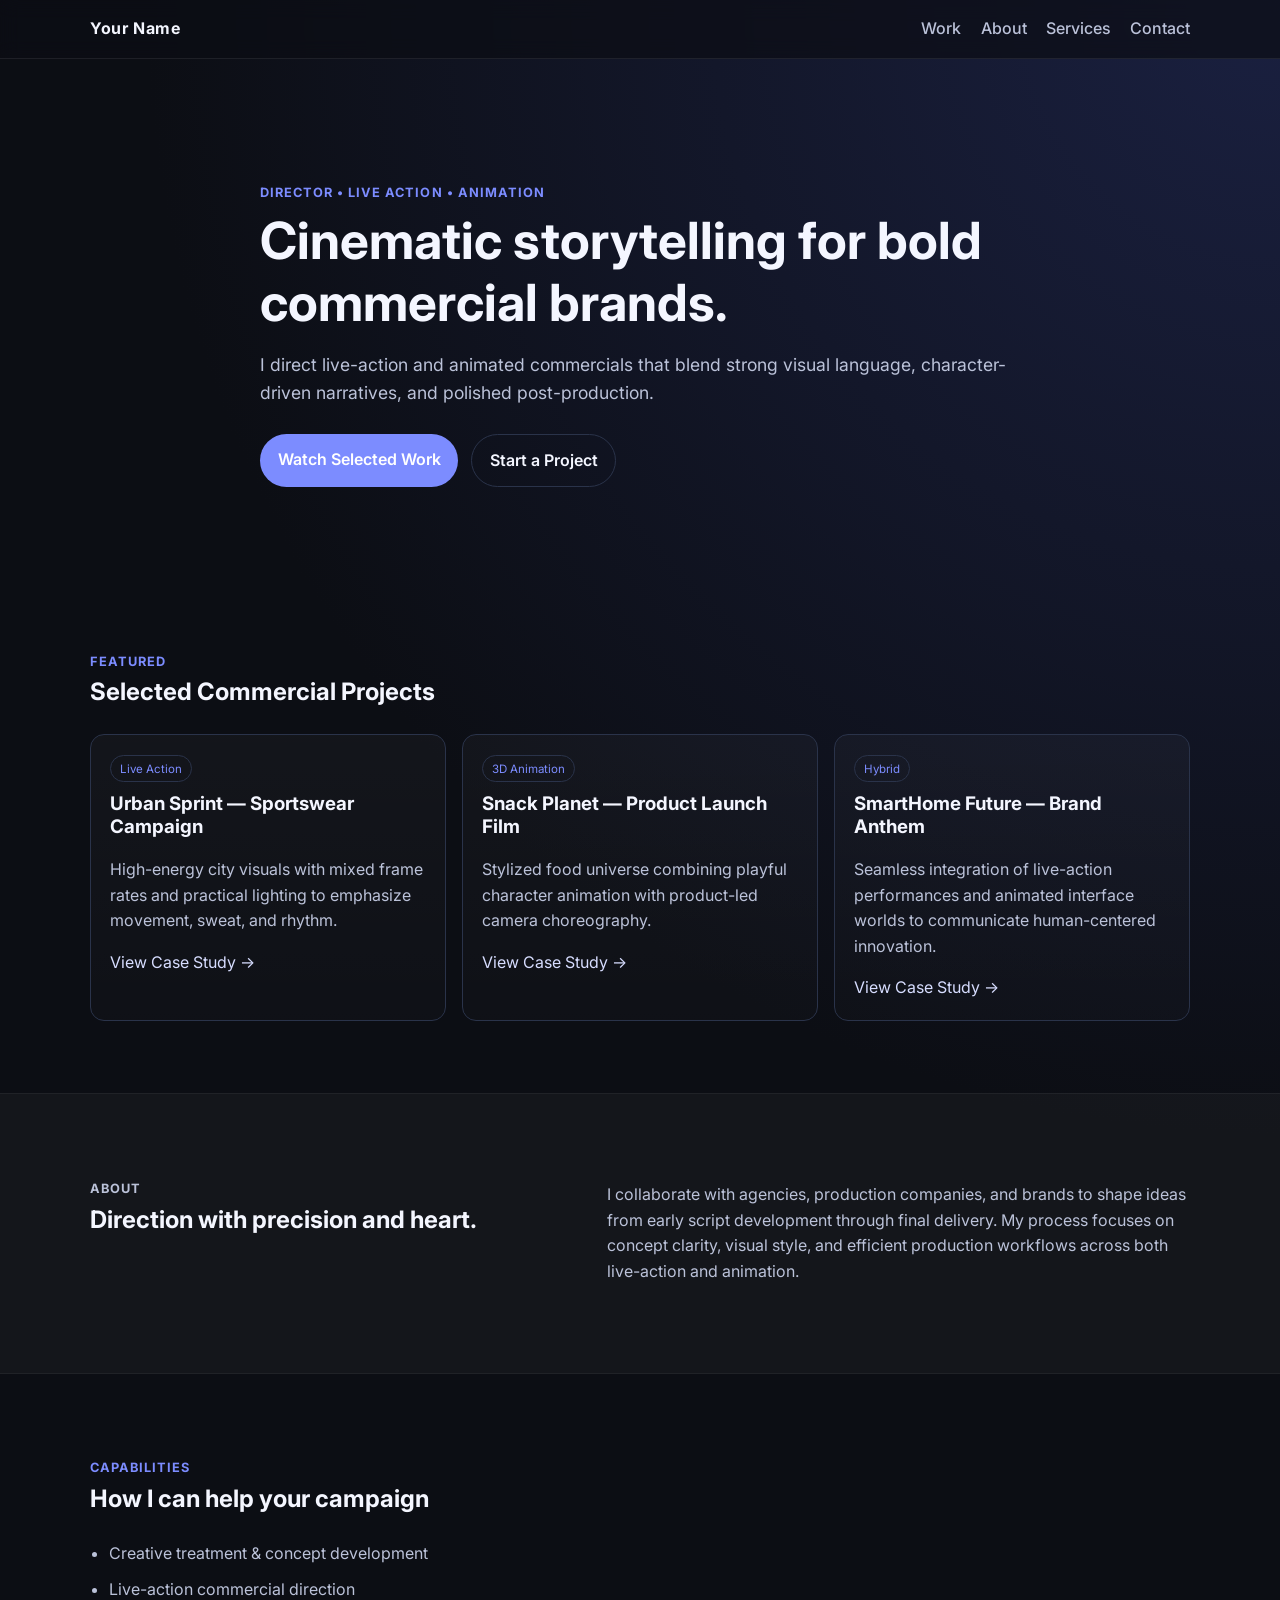
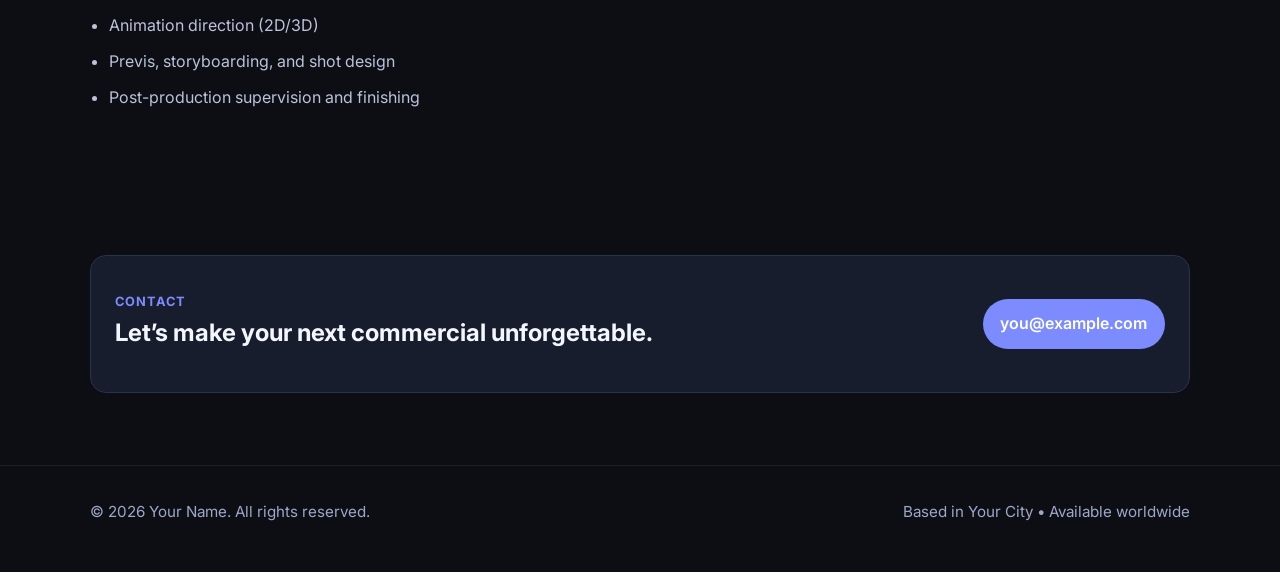
==== index.html @ 63984a38 "Fix GitHub Pages deployment and Not Found troubleshooting" ====
<!DOCTYPE html>
<html lang="en">
  <head>
    <meta charset="UTF-8" />
    <meta name="viewport" content="width=device-width, initial-scale=1.0" />
    <title>Your Name | Commercial Director</title>
    <meta
      name="description"
      content="Portfolio of Your Name, a director for live-action and animated commercials."
    />
    <link rel="preconnect" href="https://fonts.googleapis.com" />
    <link rel="preconnect" href="https://fonts.gstatic.com" crossorigin />
    <link
      href="https://fonts.googleapis.com/css2?family=Inter:wght@400;500;600;700;800&display=swap"
      rel="stylesheet"
    />
    <link rel="stylesheet" href="styles.css" />
  </head>
  <body>
    <header class="site-header">
      <div class="container header-inner">
        <a class="brand" href="#home">Your Name</a>
        <button class="menu-btn" id="menu-btn" aria-label="Open navigation menu">
          ☰
        </button>
        <nav class="nav" id="nav">
          <a href="#work">Work</a>
          <a href="#about">About</a>
          <a href="#services">Services</a>
          <a href="#contact">Contact</a>
        </nav>
      </div>
    </header>

    <main id="home">
      <section class="hero">
        <div class="container hero-content">
          <p class="eyebrow">Director • Live Action • Animation</p>
          <h1>Cinematic storytelling for bold commercial brands.</h1>
          <p class="hero-text">
            I direct live-action and animated commercials that blend strong visual language,
            character-driven narratives, and polished post-production.
          </p>
          <div class="hero-actions">
            <a class="btn btn-primary" href="#work">Watch Selected Work</a>
            <a class="btn btn-secondary" href="#contact">Start a Project</a>
          </div>
        </div>
      </section>

      <section class="section" id="work">
        <div class="container">
          <div class="section-heading">
            <p class="eyebrow">Featured</p>
            <h2>Selected Commercial Projects</h2>
          </div>

          <div class="work-grid">
            <article class="card">
              <div class="card-tag">Live Action</div>
              <h3>Urban Sprint — Sportswear Campaign</h3>
              <p>
                High-energy city visuals with mixed frame rates and practical lighting to
                emphasize movement, sweat, and rhythm.
              </p>
              <a href="#" aria-label="View Urban Sprint case study">View Case Study →</a>
            </article>

            <article class="card">
              <div class="card-tag">3D Animation</div>
              <h3>Snack Planet — Product Launch Film</h3>
              <p>
                Stylized food universe combining playful character animation with product-led
                camera choreography.
              </p>
              <a href="#" aria-label="View Snack Planet case study">View Case Study →</a>
            </article>

            <article class="card">
              <div class="card-tag">Hybrid</div>
              <h3>SmartHome Future — Brand Anthem</h3>
              <p>
                Seamless integration of live-action performances and animated interface worlds
                to communicate human-centered innovation.
              </p>
              <a href="#" aria-label="View SmartHome Future case study">View Case Study →</a>
            </article>
          </div>
        </div>
      </section>

      <section class="section alt" id="about">
        <div class="container about-grid">
          <div>
            <p class="eyebrow">About</p>
            <h2>Direction with precision and heart.</h2>
          </div>
          <p>
            I collaborate with agencies, production companies, and brands to shape ideas from
            early script development through final delivery. My process focuses on concept
            clarity, visual style, and efficient production workflows across both live-action
            and animation.
          </p>
        </div>
      </section>

      <section class="section" id="services">
        <div class="container">
          <div class="section-heading">
            <p class="eyebrow">Capabilities</p>
            <h2>How I can help your campaign</h2>
          </div>
          <ul class="services-list">
            <li>Creative treatment & concept development</li>
            <li>Live-action commercial direction</li>
            <li>Animation direction (2D/3D)</li>
            <li>Previs, storyboarding, and shot design</li>
            <li>Post-production supervision and finishing</li>
          </ul>
        </div>
      </section>

      <section class="section contact" id="contact">
        <div class="container contact-box">
          <div>
            <p class="eyebrow">Contact</p>
            <h2>Let’s make your next commercial unforgettable.</h2>
          </div>
          <a class="btn btn-primary" href="mailto:you@example.com">you@example.com</a>
        </div>
      </section>
    </main>

    <footer class="site-footer">
      <div class="container footer-inner">
        <p>© <span id="year"></span> Your Name. All rights reserved.</p>
        <p>Based in Your City • Available worldwide</p>
      </div>
    </footer>

    <script src="script.js"></script>
  </body>
</html>
---- styles.css ----
:root {
  --bg: #0c0e14;
  --bg-alt: #121826;
  --text: #f4f6ff;
  --muted: #bbc2d9;
  --primary: #7c8cff;
  --primary-dark: #6374ef;
  --card: #171d2c;
  --border: #2a334a;
  --max-width: 1100px;
}

* {
  box-sizing: border-box;
}

html {
  scroll-behavior: smooth;
}

body {
  margin: 0;
  font-family: "Inter", system-ui, -apple-system, BlinkMacSystemFont, "Segoe UI", sans-serif;
  background: radial-gradient(circle at top right, #1a2040 0%, var(--bg) 45%);
  color: var(--text);
  line-height: 1.6;
}

.container {
  width: min(var(--max-width), 92vw);
  margin: 0 auto;
}

.site-header {
  position: sticky;
  top: 0;
  z-index: 20;
  backdrop-filter: blur(10px);
  background: rgba(12, 14, 20, 0.7);
  border-bottom: 1px solid rgba(255, 255, 255, 0.08);
}

.header-inner {
  display: flex;
  align-items: center;
  justify-content: space-between;
  padding: 1rem 0;
}

.brand {
  color: var(--text);
  font-weight: 700;
  letter-spacing: 0.04em;
  text-decoration: none;
}

.nav {
  display: flex;
  gap: 1.2rem;
}

.nav a {
  color: var(--muted);
  text-decoration: none;
  font-weight: 500;
}

.nav a:hover {
  color: var(--text);
}

.menu-btn {
  display: none;
  border: 1px solid var(--border);
  color: var(--text);
  background: transparent;
  border-radius: 8px;
  padding: 0.35rem 0.65rem;
}

.hero {
  padding: 7rem 0 5rem;
}

.hero-content {
  max-width: 760px;
}

.eyebrow {
  color: var(--primary);
  text-transform: uppercase;
  letter-spacing: 0.08em;
  font-size: 0.8rem;
  font-weight: 700;
  margin-bottom: 0.4rem;
}

h1,
h2,
h3 {
  margin-top: 0;
  line-height: 1.2;
}

h1 {
  font-size: clamp(2rem, 4vw, 3.4rem);
  margin-bottom: 1rem;
}

.hero-text {
  color: var(--muted);
  font-size: 1.1rem;
  margin-bottom: 1.7rem;
}

.hero-actions {
  display: flex;
  gap: 0.8rem;
  flex-wrap: wrap;
}

.btn {
  text-decoration: none;
  border-radius: 999px;
  padding: 0.78rem 1.1rem;
  font-weight: 600;
  transition: transform 0.2s ease, background 0.2s ease;
}

.btn:hover {
  transform: translateY(-2px);
}

.btn-primary {
  color: #fff;
  background: var(--primary);
}

.btn-primary:hover {
  background: var(--primary-dark);
}

.btn-secondary {
  color: var(--text);
  border: 1px solid var(--border);
}

.section {
  padding: 4.5rem 0;
}

.alt {
  background: rgba(255, 255, 255, 0.03);
  border-top: 1px solid rgba(255, 255, 255, 0.05);
  border-bottom: 1px solid rgba(255, 255, 255, 0.05);
}

.section-heading {
  margin-bottom: 1.7rem;
}

.work-grid {
  display: grid;
  grid-template-columns: repeat(3, minmax(0, 1fr));
  gap: 1rem;
}

.card {
  background: linear-gradient(180deg, rgba(255, 255, 255, 0.03), rgba(255, 255, 255, 0.01));
  border: 1px solid var(--border);
  border-radius: 14px;
  padding: 1.2rem;
}

.card-tag {
  display: inline-block;
  border: 1px solid var(--border);
  color: var(--primary);
  border-radius: 999px;
  padding: 0.2rem 0.55rem;
  font-size: 0.72rem;
  margin-bottom: 0.7rem;
}

.card p,
.about-grid p {
  color: var(--muted);
}

.card a {
  color: #d7ddff;
  text-decoration: none;
}

.about-grid {
  display: grid;
  grid-template-columns: 1fr 1.2fr;
  gap: 2rem;
}

.services-list {
  margin: 0;
  padding-left: 1.2rem;
  display: grid;
  gap: 0.65rem;
  color: var(--muted);
}

.contact-box {
  background: var(--card);
  border: 1px solid var(--border);
  border-radius: 16px;
  padding: 1.5rem;
  display: flex;
  justify-content: space-between;
  align-items: center;
  gap: 1rem;
}

.site-footer {
  border-top: 1px solid rgba(255, 255, 255, 0.08);
  padding: 1.2rem 0 2rem;
}

.footer-inner {
  display: flex;
  justify-content: space-between;
  gap: 1rem;
  flex-wrap: wrap;
  color: #9ea7c8;
  font-size: 0.95rem;
}

@media (max-width: 860px) {
  .work-grid,
  .about-grid {
    grid-template-columns: 1fr;
  }
}

@media (max-width: 680px) {
  .menu-btn {
    display: inline-flex;
  }

  .nav {
    position: absolute;
    top: 65px;
    right: 4vw;
    background: var(--card);
    border: 1px solid var(--border);
    border-radius: 10px;
    padding: 0.7rem;
    flex-direction: column;
    min-width: 170px;
    display: none;
  }

  .nav.open {
    display: flex;
  }
}
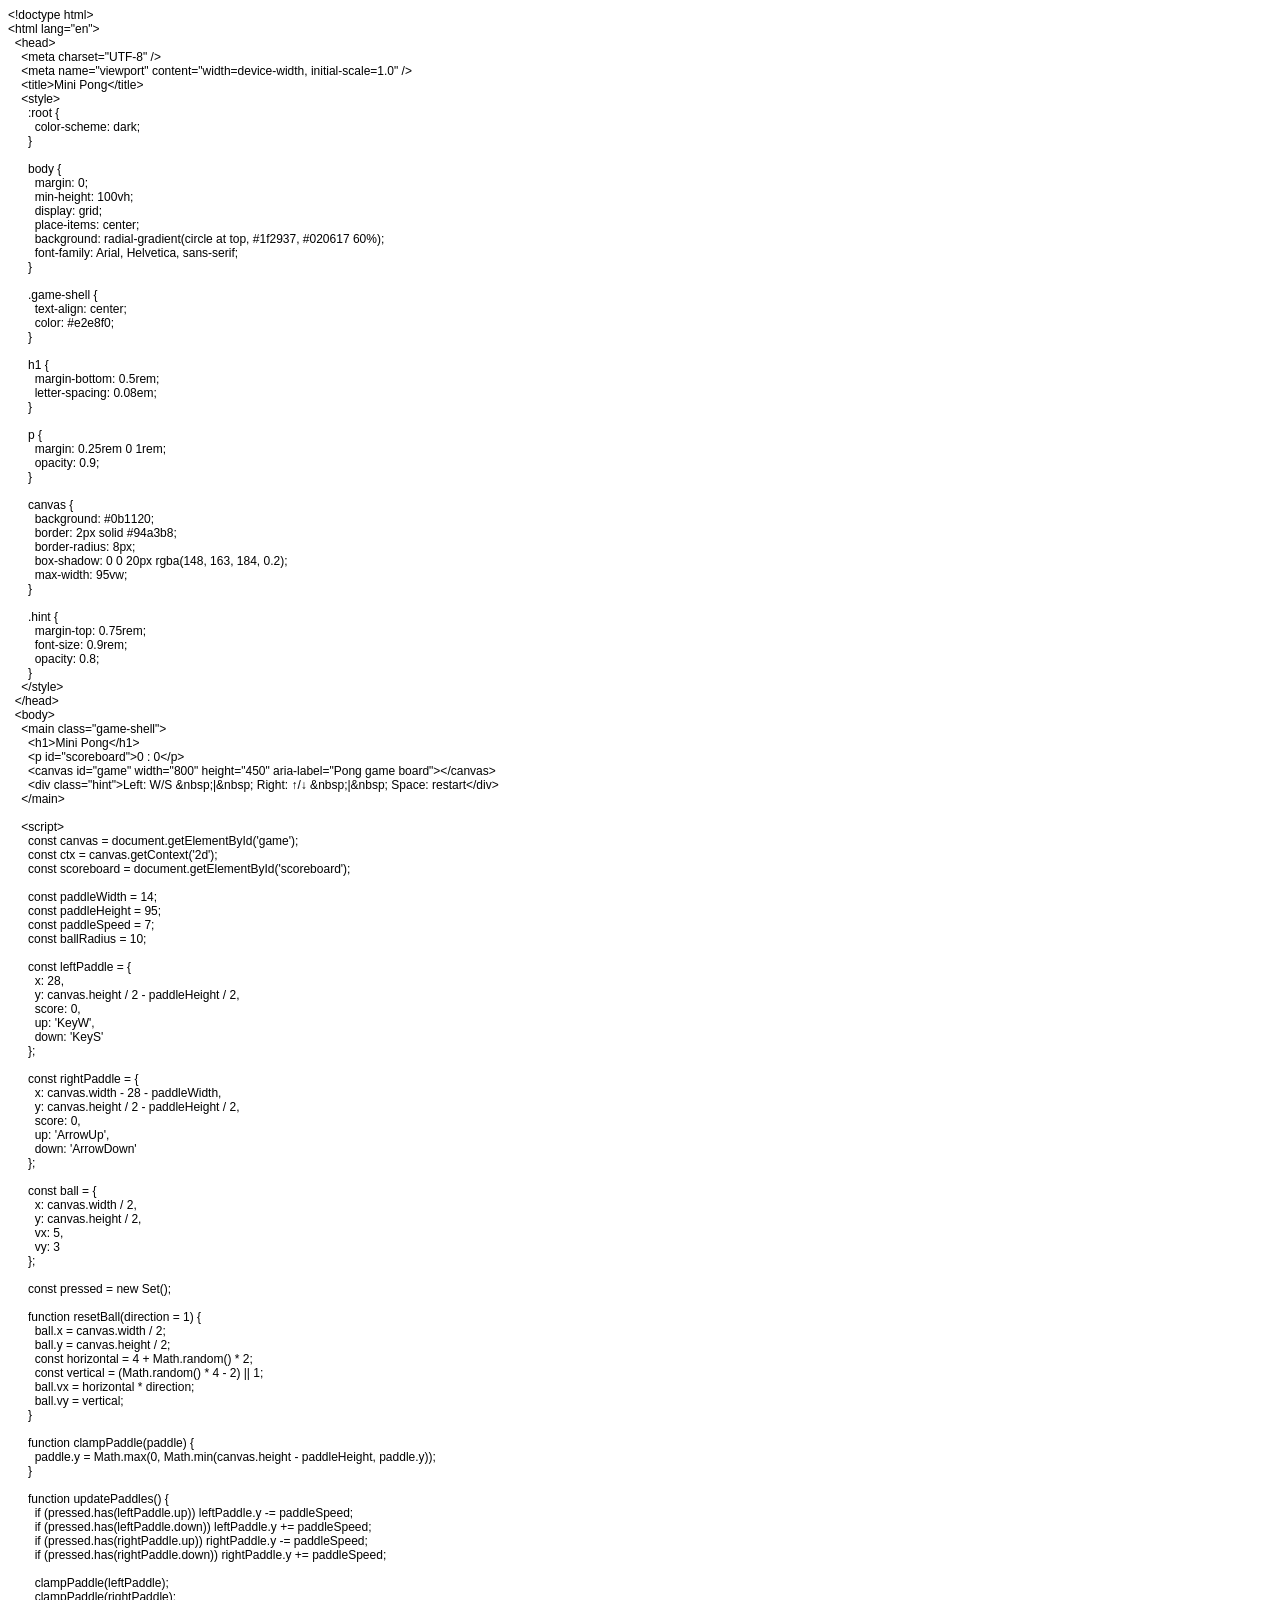
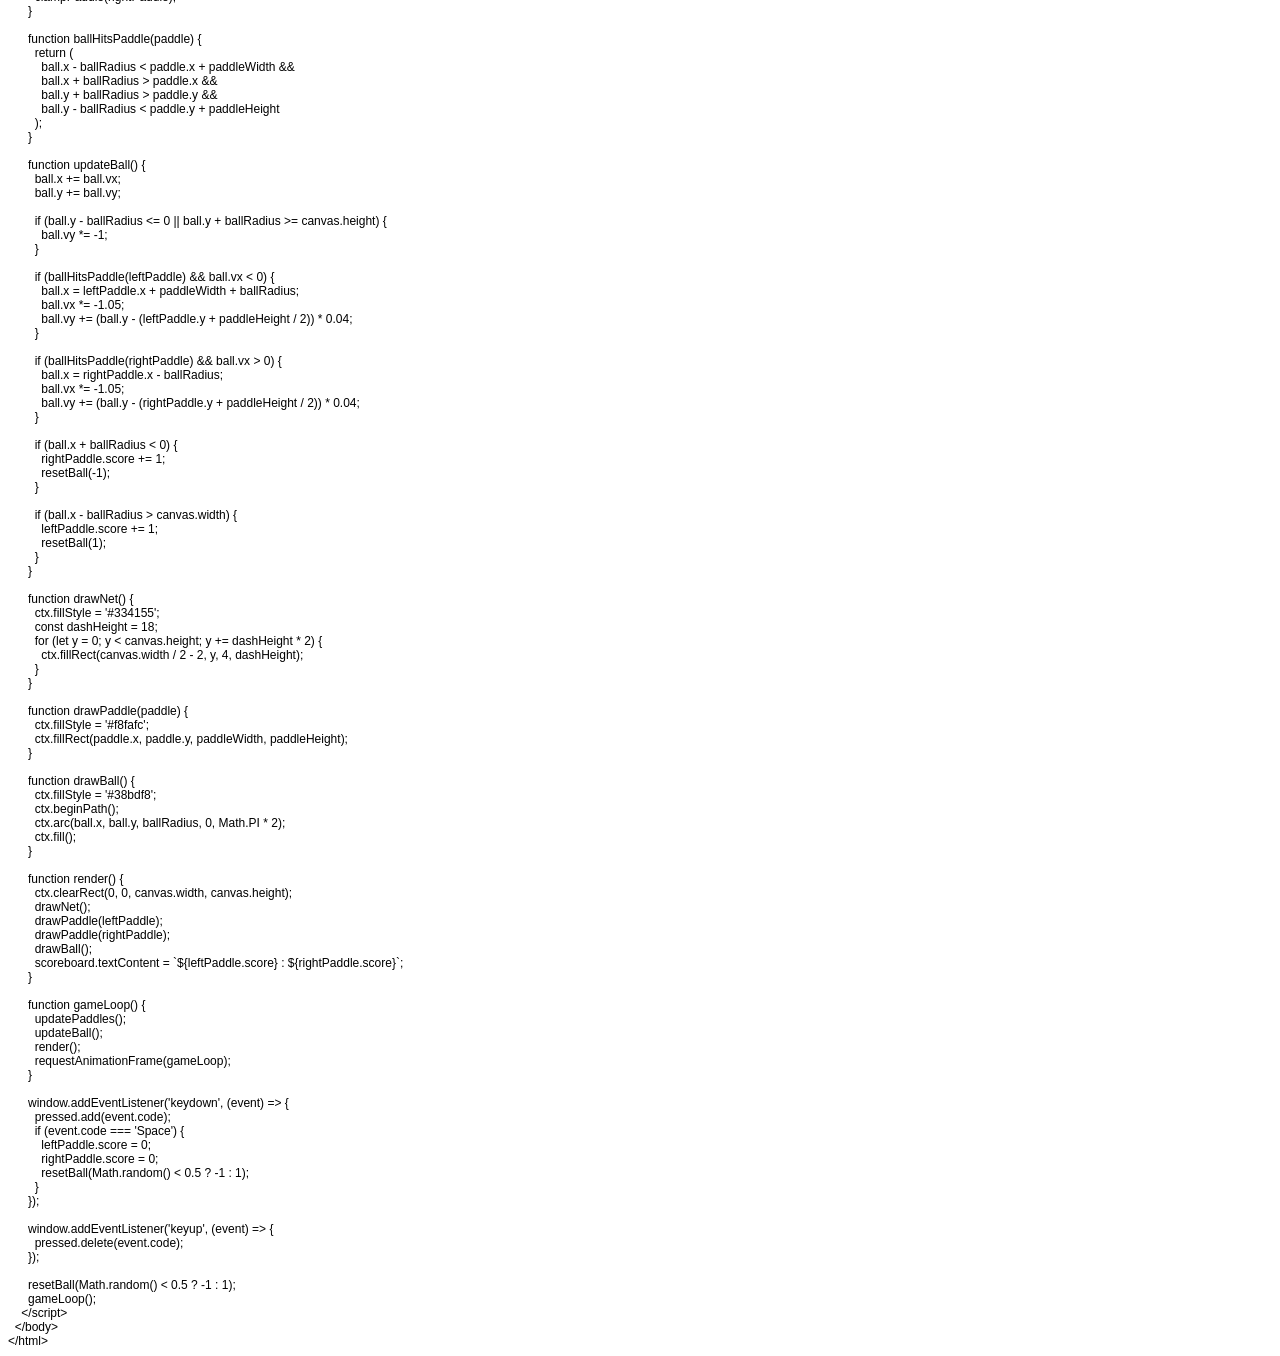
==== commit 9c43732f: "new files" ====
--- a/index.html
+++ b/index.html
@@ -1,143 +1,226 @@
-<!DOCTYPE html>
-<html lang="en">
-  <head>
-    <meta charset="UTF-8" />
-    <meta name="viewport" content="width=device-width, initial-scale=1.0" />
-    <title>Your Name | Commercial Director</title>
-    <meta
-      name="description"
-      content="Portfolio of Your Name, a director for live-action and animated commercials."
-    />
-    <link rel="preconnect" href="https://fonts.googleapis.com" />
-    <link rel="preconnect" href="https://fonts.gstatic.com" crossorigin />
-    <link
-      href="https://fonts.googleapis.com/css2?family=Inter:wght@400;500;600;700;800&display=swap"
-      rel="stylesheet"
-    />
-    <link rel="stylesheet" href="styles.css" />
-  </head>
-  <body>
-    <header class="site-header">
-      <div class="container header-inner">
-        <a class="brand" href="#home">Your Name</a>
-        <button class="menu-btn" id="menu-btn" aria-label="Open navigation menu">
-          ☰
-        </button>
-        <nav class="nav" id="nav">
-          <a href="#work">Work</a>
-          <a href="#about">About</a>
-          <a href="#services">Services</a>
-          <a href="#contact">Contact</a>
-        </nav>
-      </div>
-    </header>
-
-    <main id="home">
-      <section class="hero">
-        <div class="container hero-content">
-          <p class="eyebrow">Director • Live Action • Animation</p>
-          <h1>Cinematic storytelling for bold commercial brands.</h1>
-          <p class="hero-text">
-            I direct live-action and animated commercials that blend strong visual language,
-            character-driven narratives, and polished post-production.
-          </p>
-          <div class="hero-actions">
-            <a class="btn btn-primary" href="#work">Watch Selected Work</a>
-            <a class="btn btn-secondary" href="#contact">Start a Project</a>
-          </div>
-        </div>
-      </section>
-
-      <section class="section" id="work">
-        <div class="container">
-          <div class="section-heading">
-            <p class="eyebrow">Featured</p>
-            <h2>Selected Commercial Projects</h2>
-          </div>
-
-          <div class="work-grid">
-            <article class="card">
-              <div class="card-tag">Live Action</div>
-              <h3>Urban Sprint — Sportswear Campaign</h3>
-              <p>
-                High-energy city visuals with mixed frame rates and practical lighting to
-                emphasize movement, sweat, and rhythm.
-              </p>
-              <a href="#" aria-label="View Urban Sprint case study">View Case Study →</a>
-            </article>
-
-            <article class="card">
-              <div class="card-tag">3D Animation</div>
-              <h3>Snack Planet — Product Launch Film</h3>
-              <p>
-                Stylized food universe combining playful character animation with product-led
-                camera choreography.
-              </p>
-              <a href="#" aria-label="View Snack Planet case study">View Case Study →</a>
-            </article>
-
-            <article class="card">
-              <div class="card-tag">Hybrid</div>
-              <h3>SmartHome Future — Brand Anthem</h3>
-              <p>
-                Seamless integration of live-action performances and animated interface worlds
-                to communicate human-centered innovation.
-              </p>
-              <a href="#" aria-label="View SmartHome Future case study">View Case Study →</a>
-            </article>
-          </div>
-        </div>
-      </section>
-
-      <section class="section alt" id="about">
-        <div class="container about-grid">
-          <div>
-            <p class="eyebrow">About</p>
-            <h2>Direction with precision and heart.</h2>
-          </div>
-          <p>
-            I collaborate with agencies, production companies, and brands to shape ideas from
-            early script development through final delivery. My process focuses on concept
-            clarity, visual style, and efficient production workflows across both live-action
-            and animation.
-          </p>
-        </div>
-      </section>
-
-      <section class="section" id="services">
-        <div class="container">
-          <div class="section-heading">
-            <p class="eyebrow">Capabilities</p>
-            <h2>How I can help your campaign</h2>
-          </div>
-          <ul class="services-list">
-            <li>Creative treatment & concept development</li>
-            <li>Live-action commercial direction</li>
-            <li>Animation direction (2D/3D)</li>
-            <li>Previs, storyboarding, and shot design</li>
-            <li>Post-production supervision and finishing</li>
-          </ul>
-        </div>
-      </section>
-
-      <section class="section contact" id="contact">
-        <div class="container contact-box">
-          <div>
-            <p class="eyebrow">Contact</p>
-            <h2>Let’s make your next commercial unforgettable.</h2>
-          </div>
-          <a class="btn btn-primary" href="mailto:you@example.com">you@example.com</a>
-        </div>
-      </section>
-    </main>
-
-    <footer class="site-footer">
-      <div class="container footer-inner">
-        <p>© <span id="year"></span> Your Name. All rights reserved.</p>
-        <p>Based in Your City • Available worldwide</p>
-      </div>
-    </footer>
-
-    <script src="script.js"></script>
-  </body>
+<!DOCTYPE html PUBLIC "-//W3C//DTD HTML 4.01//EN" "http://www.w3.org/TR/html4/strict.dtd">
+<html>
+<head>
+  <meta http-equiv="Content-Type" content="text/html; charset=utf-8">
+  <meta http-equiv="Content-Style-Type" content="text/css">
+  <title></title>
+  <meta name="Generator" content="Cocoa HTML Writer">
+  <meta name="CocoaVersion" content="2685.3">
+  <style type="text/css">
+    p.p1 {margin: 0.0px 0.0px 0.0px 0.0px; font: 12.0px Helvetica}
+    p.p2 {margin: 0.0px 0.0px 0.0px 0.0px; font: 12.0px Helvetica; min-height: 14.0px}
+  </style>
+</head>
+<body>
+<p class="p1">&lt;!doctype html&gt;</p>
+<p class="p1">&lt;html lang="en"&gt;</p>
+<p class="p1"><span class="Apple-converted-space">  </span>&lt;head&gt;</p>
+<p class="p1"><span class="Apple-converted-space">    </span>&lt;meta charset="UTF-8" /&gt;</p>
+<p class="p1"><span class="Apple-converted-space">    </span>&lt;meta name="viewport" content="width=device-width, initial-scale=1.0" /&gt;</p>
+<p class="p1"><span class="Apple-converted-space">    </span>&lt;title&gt;Mini Pong&lt;/title&gt;</p>
+<p class="p1"><span class="Apple-converted-space">    </span>&lt;style&gt;</p>
+<p class="p1"><span class="Apple-converted-space">      </span>:root {</p>
+<p class="p1"><span class="Apple-converted-space">        </span>color-scheme: dark;</p>
+<p class="p1"><span class="Apple-converted-space">      </span>}</p>
+<p class="p2"><br></p>
+<p class="p1"><span class="Apple-converted-space">      </span>body {</p>
+<p class="p1"><span class="Apple-converted-space">        </span>margin: 0;</p>
+<p class="p1"><span class="Apple-converted-space">        </span>min-height: 100vh;</p>
+<p class="p1"><span class="Apple-converted-space">        </span>display: grid;</p>
+<p class="p1"><span class="Apple-converted-space">        </span>place-items: center;</p>
+<p class="p1"><span class="Apple-converted-space">        </span>background: radial-gradient(circle at top, #1f2937, #020617 60%);</p>
+<p class="p1"><span class="Apple-converted-space">        </span>font-family: Arial, Helvetica, sans-serif;</p>
+<p class="p1"><span class="Apple-converted-space">      </span>}</p>
+<p class="p2"><br></p>
+<p class="p1"><span class="Apple-converted-space">      </span>.game-shell {</p>
+<p class="p1"><span class="Apple-converted-space">        </span>text-align: center;</p>
+<p class="p1"><span class="Apple-converted-space">        </span>color: #e2e8f0;</p>
+<p class="p1"><span class="Apple-converted-space">      </span>}</p>
+<p class="p2"><br></p>
+<p class="p1"><span class="Apple-converted-space">      </span>h1 {</p>
+<p class="p1"><span class="Apple-converted-space">        </span>margin-bottom: 0.5rem;</p>
+<p class="p1"><span class="Apple-converted-space">        </span>letter-spacing: 0.08em;</p>
+<p class="p1"><span class="Apple-converted-space">      </span>}</p>
+<p class="p2"><br></p>
+<p class="p1"><span class="Apple-converted-space">      </span>p {</p>
+<p class="p1"><span class="Apple-converted-space">        </span>margin: 0.25rem 0 1rem;</p>
+<p class="p1"><span class="Apple-converted-space">        </span>opacity: 0.9;</p>
+<p class="p1"><span class="Apple-converted-space">      </span>}</p>
+<p class="p2"><br></p>
+<p class="p1"><span class="Apple-converted-space">      </span>canvas {</p>
+<p class="p1"><span class="Apple-converted-space">        </span>background: #0b1120;</p>
+<p class="p1"><span class="Apple-converted-space">        </span>border: 2px solid #94a3b8;</p>
+<p class="p1"><span class="Apple-converted-space">        </span>border-radius: 8px;</p>
+<p class="p1"><span class="Apple-converted-space">        </span>box-shadow: 0 0 20px rgba(148, 163, 184, 0.2);</p>
+<p class="p1"><span class="Apple-converted-space">        </span>max-width: 95vw;</p>
+<p class="p1"><span class="Apple-converted-space">      </span>}</p>
+<p class="p2"><br></p>
+<p class="p1"><span class="Apple-converted-space">      </span>.hint {</p>
+<p class="p1"><span class="Apple-converted-space">        </span>margin-top: 0.75rem;</p>
+<p class="p1"><span class="Apple-converted-space">        </span>font-size: 0.9rem;</p>
+<p class="p1"><span class="Apple-converted-space">        </span>opacity: 0.8;</p>
+<p class="p1"><span class="Apple-converted-space">      </span>}</p>
+<p class="p1"><span class="Apple-converted-space">    </span>&lt;/style&gt;</p>
+<p class="p1"><span class="Apple-converted-space">  </span>&lt;/head&gt;</p>
+<p class="p1"><span class="Apple-converted-space">  </span>&lt;body&gt;</p>
+<p class="p1"><span class="Apple-converted-space">    </span>&lt;main class="game-shell"&gt;</p>
+<p class="p1"><span class="Apple-converted-space">      </span>&lt;h1&gt;Mini Pong&lt;/h1&gt;</p>
+<p class="p1"><span class="Apple-converted-space">      </span>&lt;p id="scoreboard"&gt;0 : 0&lt;/p&gt;</p>
+<p class="p1"><span class="Apple-converted-space">      </span>&lt;canvas id="game" width="800" height="450" aria-label="Pong game board"&gt;&lt;/canvas&gt;</p>
+<p class="p1"><span class="Apple-converted-space">      </span>&lt;div class="hint"&gt;Left: W/S &amp;nbsp;|&amp;nbsp; Right: ↑/↓ &amp;nbsp;|&amp;nbsp; Space: restart&lt;/div&gt;</p>
+<p class="p1"><span class="Apple-converted-space">    </span>&lt;/main&gt;</p>
+<p class="p2"><br></p>
+<p class="p1"><span class="Apple-converted-space">    </span>&lt;script&gt;</p>
+<p class="p1"><span class="Apple-converted-space">      </span>const canvas = document.getElementById('game');</p>
+<p class="p1"><span class="Apple-converted-space">      </span>const ctx = canvas.getContext('2d');</p>
+<p class="p1"><span class="Apple-converted-space">      </span>const scoreboard = document.getElementById('scoreboard');</p>
+<p class="p2"><br></p>
+<p class="p1"><span class="Apple-converted-space">      </span>const paddleWidth = 14;</p>
+<p class="p1"><span class="Apple-converted-space">      </span>const paddleHeight = 95;</p>
+<p class="p1"><span class="Apple-converted-space">      </span>const paddleSpeed = 7;</p>
+<p class="p1"><span class="Apple-converted-space">      </span>const ballRadius = 10;</p>
+<p class="p2"><br></p>
+<p class="p1"><span class="Apple-converted-space">      </span>const leftPaddle = {</p>
+<p class="p1"><span class="Apple-converted-space">        </span>x: 28,</p>
+<p class="p1"><span class="Apple-converted-space">        </span>y: canvas.height / 2 - paddleHeight / 2,</p>
+<p class="p1"><span class="Apple-converted-space">        </span>score: 0,</p>
+<p class="p1"><span class="Apple-converted-space">        </span>up: 'KeyW',</p>
+<p class="p1"><span class="Apple-converted-space">        </span>down: 'KeyS'</p>
+<p class="p1"><span class="Apple-converted-space">      </span>};</p>
+<p class="p2"><br></p>
+<p class="p1"><span class="Apple-converted-space">      </span>const rightPaddle = {</p>
+<p class="p1"><span class="Apple-converted-space">        </span>x: canvas.width - 28 - paddleWidth,</p>
+<p class="p1"><span class="Apple-converted-space">        </span>y: canvas.height / 2 - paddleHeight / 2,</p>
+<p class="p1"><span class="Apple-converted-space">        </span>score: 0,</p>
+<p class="p1"><span class="Apple-converted-space">        </span>up: 'ArrowUp',</p>
+<p class="p1"><span class="Apple-converted-space">        </span>down: 'ArrowDown'</p>
+<p class="p1"><span class="Apple-converted-space">      </span>};</p>
+<p class="p2"><br></p>
+<p class="p1"><span class="Apple-converted-space">      </span>const ball = {</p>
+<p class="p1"><span class="Apple-converted-space">        </span>x: canvas.width / 2,</p>
+<p class="p1"><span class="Apple-converted-space">        </span>y: canvas.height / 2,</p>
+<p class="p1"><span class="Apple-converted-space">        </span>vx: 5,</p>
+<p class="p1"><span class="Apple-converted-space">        </span>vy: 3</p>
+<p class="p1"><span class="Apple-converted-space">      </span>};</p>
+<p class="p2"><br></p>
+<p class="p1"><span class="Apple-converted-space">      </span>const pressed = new Set();</p>
+<p class="p2"><br></p>
+<p class="p1"><span class="Apple-converted-space">      </span>function resetBall(direction = 1) {</p>
+<p class="p1"><span class="Apple-converted-space">        </span>ball.x = canvas.width / 2;</p>
+<p class="p1"><span class="Apple-converted-space">        </span>ball.y = canvas.height / 2;</p>
+<p class="p1"><span class="Apple-converted-space">        </span>const horizontal = 4 + Math.random() * 2;</p>
+<p class="p1"><span class="Apple-converted-space">        </span>const vertical = (Math.random() * 4 - 2) || 1;</p>
+<p class="p1"><span class="Apple-converted-space">        </span>ball.vx = horizontal * direction;</p>
+<p class="p1"><span class="Apple-converted-space">        </span>ball.vy = vertical;</p>
+<p class="p1"><span class="Apple-converted-space">      </span>}</p>
+<p class="p2"><br></p>
+<p class="p1"><span class="Apple-converted-space">      </span>function clampPaddle(paddle) {</p>
+<p class="p1"><span class="Apple-converted-space">        </span>paddle.y = Math.max(0, Math.min(canvas.height - paddleHeight, paddle.y));</p>
+<p class="p1"><span class="Apple-converted-space">      </span>}</p>
+<p class="p2"><br></p>
+<p class="p1"><span class="Apple-converted-space">      </span>function updatePaddles() {</p>
+<p class="p1"><span class="Apple-converted-space">        </span>if (pressed.has(leftPaddle.up)) leftPaddle.y -= paddleSpeed;</p>
+<p class="p1"><span class="Apple-converted-space">        </span>if (pressed.has(leftPaddle.down)) leftPaddle.y += paddleSpeed;</p>
+<p class="p1"><span class="Apple-converted-space">        </span>if (pressed.has(rightPaddle.up)) rightPaddle.y -= paddleSpeed;</p>
+<p class="p1"><span class="Apple-converted-space">        </span>if (pressed.has(rightPaddle.down)) rightPaddle.y += paddleSpeed;</p>
+<p class="p2"><br></p>
+<p class="p1"><span class="Apple-converted-space">        </span>clampPaddle(leftPaddle);</p>
+<p class="p1"><span class="Apple-converted-space">        </span>clampPaddle(rightPaddle);</p>
+<p class="p1"><span class="Apple-converted-space">      </span>}</p>
+<p class="p2"><br></p>
+<p class="p1"><span class="Apple-converted-space">      </span>function ballHitsPaddle(paddle) {</p>
+<p class="p1"><span class="Apple-converted-space">        </span>return (</p>
+<p class="p1"><span class="Apple-converted-space">          </span>ball.x - ballRadius &lt; paddle.x + paddleWidth &amp;&amp;</p>
+<p class="p1"><span class="Apple-converted-space">          </span>ball.x + ballRadius &gt; paddle.x &amp;&amp;</p>
+<p class="p1"><span class="Apple-converted-space">          </span>ball.y + ballRadius &gt; paddle.y &amp;&amp;</p>
+<p class="p1"><span class="Apple-converted-space">          </span>ball.y - ballRadius &lt; paddle.y + paddleHeight</p>
+<p class="p1"><span class="Apple-converted-space">        </span>);</p>
+<p class="p1"><span class="Apple-converted-space">      </span>}</p>
+<p class="p2"><br></p>
+<p class="p1"><span class="Apple-converted-space">      </span>function updateBall() {</p>
+<p class="p1"><span class="Apple-converted-space">        </span>ball.x += ball.vx;</p>
+<p class="p1"><span class="Apple-converted-space">        </span>ball.y += ball.vy;</p>
+<p class="p2"><br></p>
+<p class="p1"><span class="Apple-converted-space">        </span>if (ball.y - ballRadius &lt;= 0 || ball.y + ballRadius &gt;= canvas.height) {</p>
+<p class="p1"><span class="Apple-converted-space">          </span>ball.vy *= -1;</p>
+<p class="p1"><span class="Apple-converted-space">        </span>}</p>
+<p class="p2"><br></p>
+<p class="p1"><span class="Apple-converted-space">        </span>if (ballHitsPaddle(leftPaddle) &amp;&amp; ball.vx &lt; 0) {</p>
+<p class="p1"><span class="Apple-converted-space">          </span>ball.x = leftPaddle.x + paddleWidth + ballRadius;</p>
+<p class="p1"><span class="Apple-converted-space">          </span>ball.vx *= -1.05;</p>
+<p class="p1"><span class="Apple-converted-space">          </span>ball.vy += (ball.y - (leftPaddle.y + paddleHeight / 2)) * 0.04;</p>
+<p class="p1"><span class="Apple-converted-space">        </span>}</p>
+<p class="p2"><br></p>
+<p class="p1"><span class="Apple-converted-space">        </span>if (ballHitsPaddle(rightPaddle) &amp;&amp; ball.vx &gt; 0) {</p>
+<p class="p1"><span class="Apple-converted-space">          </span>ball.x = rightPaddle.x - ballRadius;</p>
+<p class="p1"><span class="Apple-converted-space">          </span>ball.vx *= -1.05;</p>
+<p class="p1"><span class="Apple-converted-space">          </span>ball.vy += (ball.y - (rightPaddle.y + paddleHeight / 2)) * 0.04;</p>
+<p class="p1"><span class="Apple-converted-space">        </span>}</p>
+<p class="p2"><br></p>
+<p class="p1"><span class="Apple-converted-space">        </span>if (ball.x + ballRadius &lt; 0) {</p>
+<p class="p1"><span class="Apple-converted-space">          </span>rightPaddle.score += 1;</p>
+<p class="p1"><span class="Apple-converted-space">          </span>resetBall(-1);</p>
+<p class="p1"><span class="Apple-converted-space">        </span>}</p>
+<p class="p2"><br></p>
+<p class="p1"><span class="Apple-converted-space">        </span>if (ball.x - ballRadius &gt; canvas.width) {</p>
+<p class="p1"><span class="Apple-converted-space">          </span>leftPaddle.score += 1;</p>
+<p class="p1"><span class="Apple-converted-space">          </span>resetBall(1);</p>
+<p class="p1"><span class="Apple-converted-space">        </span>}</p>
+<p class="p1"><span class="Apple-converted-space">      </span>}</p>
+<p class="p2"><br></p>
+<p class="p1"><span class="Apple-converted-space">      </span>function drawNet() {</p>
+<p class="p1"><span class="Apple-converted-space">        </span>ctx.fillStyle = '#334155';</p>
+<p class="p1"><span class="Apple-converted-space">        </span>const dashHeight = 18;</p>
+<p class="p1"><span class="Apple-converted-space">        </span>for (let y = 0; y &lt; canvas.height; y += dashHeight * 2) {</p>
+<p class="p1"><span class="Apple-converted-space">          </span>ctx.fillRect(canvas.width / 2 - 2, y, 4, dashHeight);</p>
+<p class="p1"><span class="Apple-converted-space">        </span>}</p>
+<p class="p1"><span class="Apple-converted-space">      </span>}</p>
+<p class="p2"><br></p>
+<p class="p1"><span class="Apple-converted-space">      </span>function drawPaddle(paddle) {</p>
+<p class="p1"><span class="Apple-converted-space">        </span>ctx.fillStyle = '#f8fafc';</p>
+<p class="p1"><span class="Apple-converted-space">        </span>ctx.fillRect(paddle.x, paddle.y, paddleWidth, paddleHeight);</p>
+<p class="p1"><span class="Apple-converted-space">      </span>}</p>
+<p class="p2"><br></p>
+<p class="p1"><span class="Apple-converted-space">      </span>function drawBall() {</p>
+<p class="p1"><span class="Apple-converted-space">        </span>ctx.fillStyle = '#38bdf8';</p>
+<p class="p1"><span class="Apple-converted-space">        </span>ctx.beginPath();</p>
+<p class="p1"><span class="Apple-converted-space">        </span>ctx.arc(ball.x, ball.y, ballRadius, 0, Math.PI * 2);</p>
+<p class="p1"><span class="Apple-converted-space">        </span>ctx.fill();</p>
+<p class="p1"><span class="Apple-converted-space">      </span>}</p>
+<p class="p2"><br></p>
+<p class="p1"><span class="Apple-converted-space">      </span>function render() {</p>
+<p class="p1"><span class="Apple-converted-space">        </span>ctx.clearRect(0, 0, canvas.width, canvas.height);</p>
+<p class="p1"><span class="Apple-converted-space">        </span>drawNet();</p>
+<p class="p1"><span class="Apple-converted-space">        </span>drawPaddle(leftPaddle);</p>
+<p class="p1"><span class="Apple-converted-space">        </span>drawPaddle(rightPaddle);</p>
+<p class="p1"><span class="Apple-converted-space">        </span>drawBall();</p>
+<p class="p1"><span class="Apple-converted-space">        </span>scoreboard.textContent = `${leftPaddle.score} : ${rightPaddle.score}`;</p>
+<p class="p1"><span class="Apple-converted-space">      </span>}</p>
+<p class="p2"><br></p>
+<p class="p1"><span class="Apple-converted-space">      </span>function gameLoop() {</p>
+<p class="p1"><span class="Apple-converted-space">        </span>updatePaddles();</p>
+<p class="p1"><span class="Apple-converted-space">        </span>updateBall();</p>
+<p class="p1"><span class="Apple-converted-space">        </span>render();</p>
+<p class="p1"><span class="Apple-converted-space">        </span>requestAnimationFrame(gameLoop);</p>
+<p class="p1"><span class="Apple-converted-space">      </span>}</p>
+<p class="p2"><br></p>
+<p class="p1"><span class="Apple-converted-space">      </span>window.addEventListener('keydown', (event) =&gt; {</p>
+<p class="p1"><span class="Apple-converted-space">        </span>pressed.add(event.code);</p>
+<p class="p1"><span class="Apple-converted-space">        </span>if (event.code === 'Space') {</p>
+<p class="p1"><span class="Apple-converted-space">          </span>leftPaddle.score = 0;</p>
+<p class="p1"><span class="Apple-converted-space">          </span>rightPaddle.score = 0;</p>
+<p class="p1"><span class="Apple-converted-space">          </span>resetBall(Math.random() &lt; 0.5 ? -1 : 1);</p>
+<p class="p1"><span class="Apple-converted-space">        </span>}</p>
+<p class="p1"><span class="Apple-converted-space">      </span>});</p>
+<p class="p2"><br></p>
+<p class="p1"><span class="Apple-converted-space">      </span>window.addEventListener('keyup', (event) =&gt; {</p>
+<p class="p1"><span class="Apple-converted-space">        </span>pressed.delete(event.code);</p>
+<p class="p1"><span class="Apple-converted-space">      </span>});</p>
+<p class="p2"><br></p>
+<p class="p1"><span class="Apple-converted-space">      </span>resetBall(Math.random() &lt; 0.5 ? -1 : 1);</p>
+<p class="p1"><span class="Apple-converted-space">      </span>gameLoop();</p>
+<p class="p1"><span class="Apple-converted-space">    </span>&lt;/script&gt;</p>
+<p class="p1"><span class="Apple-converted-space">  </span>&lt;/body&gt;</p>
+<p class="p1">&lt;/html&gt;</p>
+</body>
 </html>
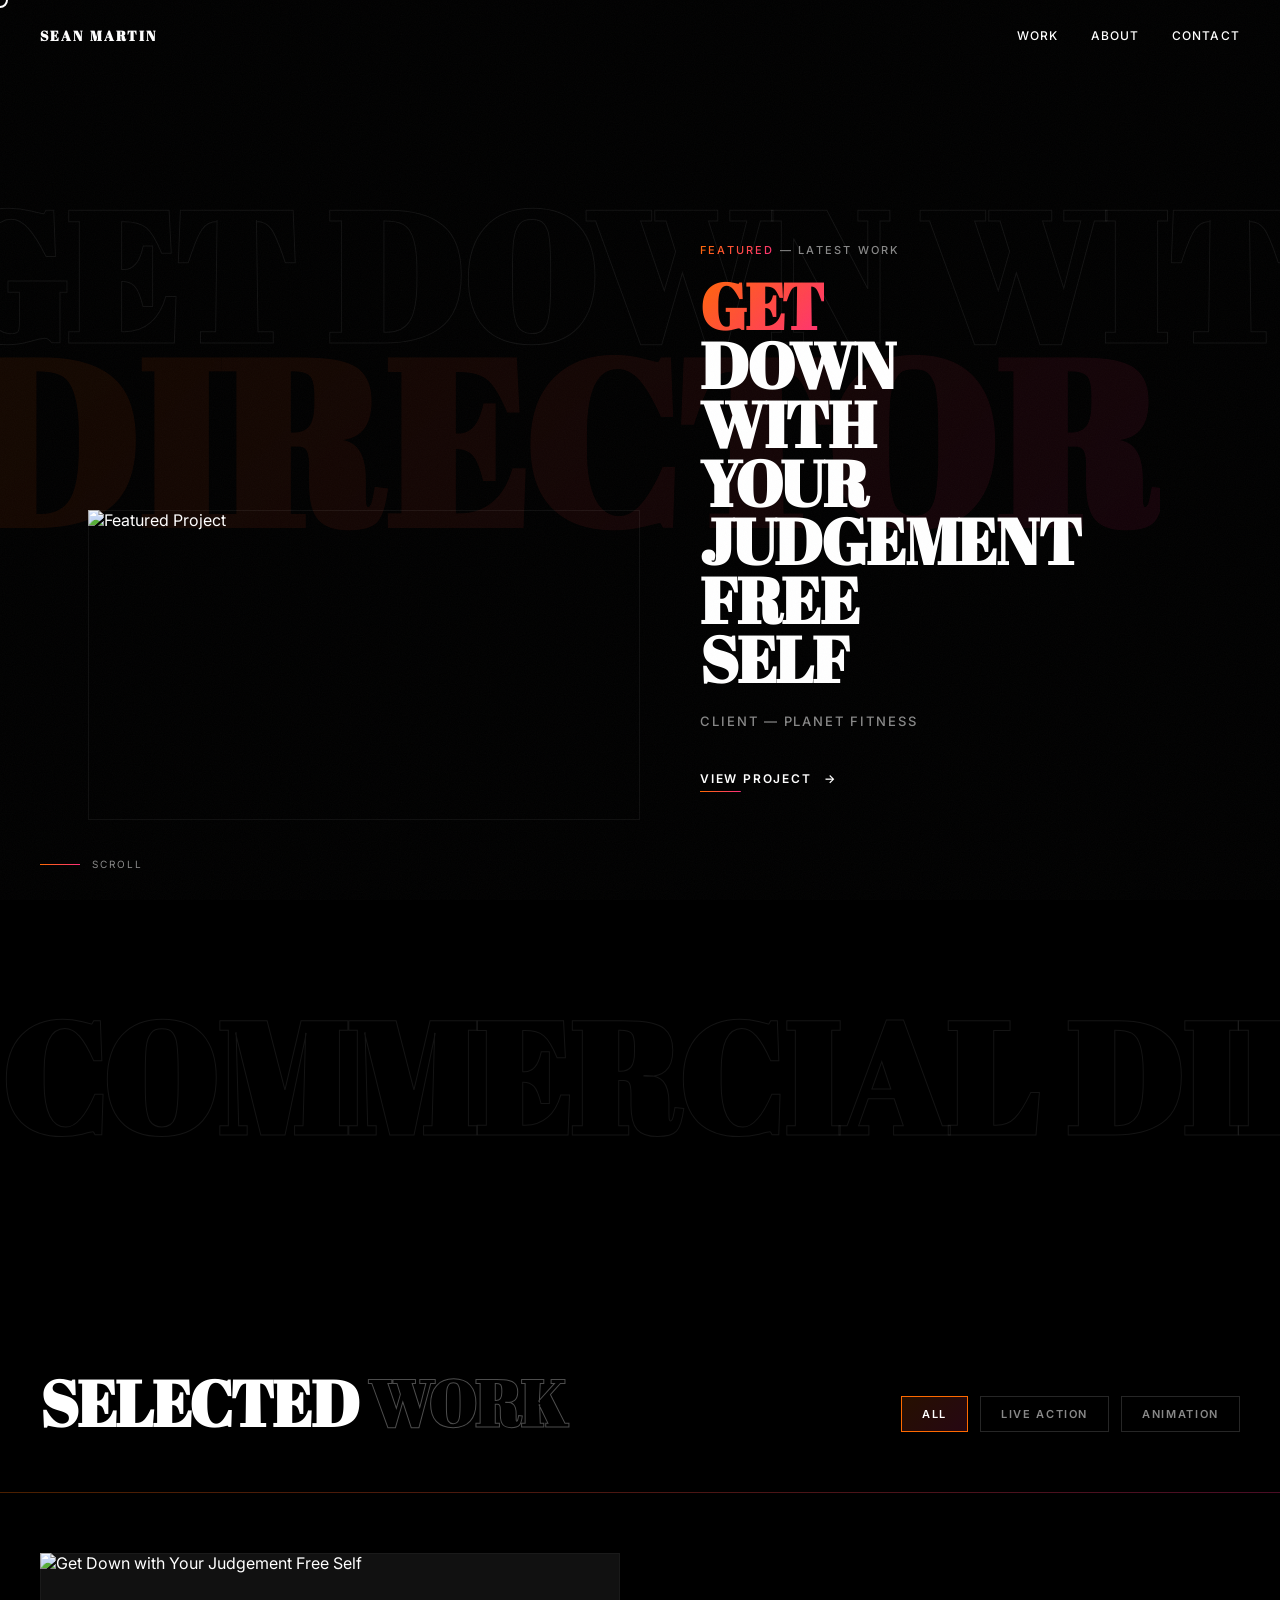
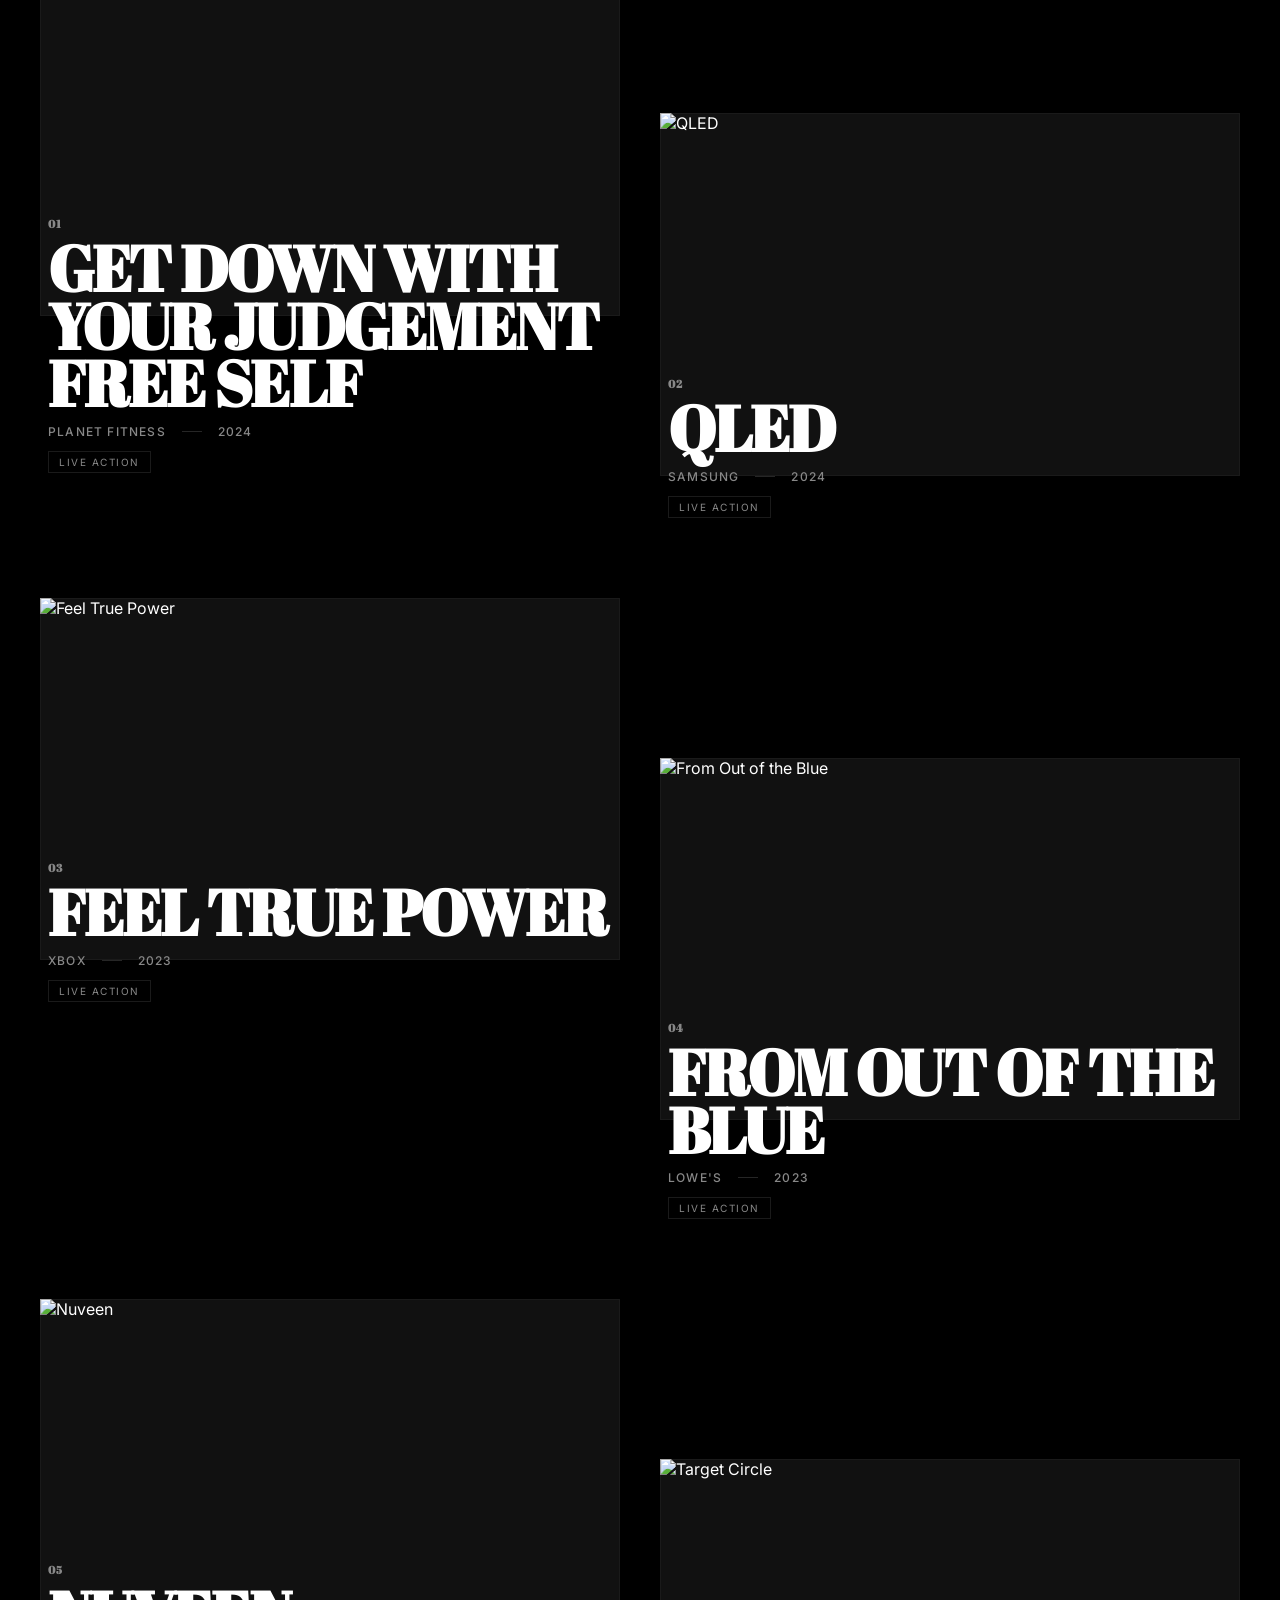
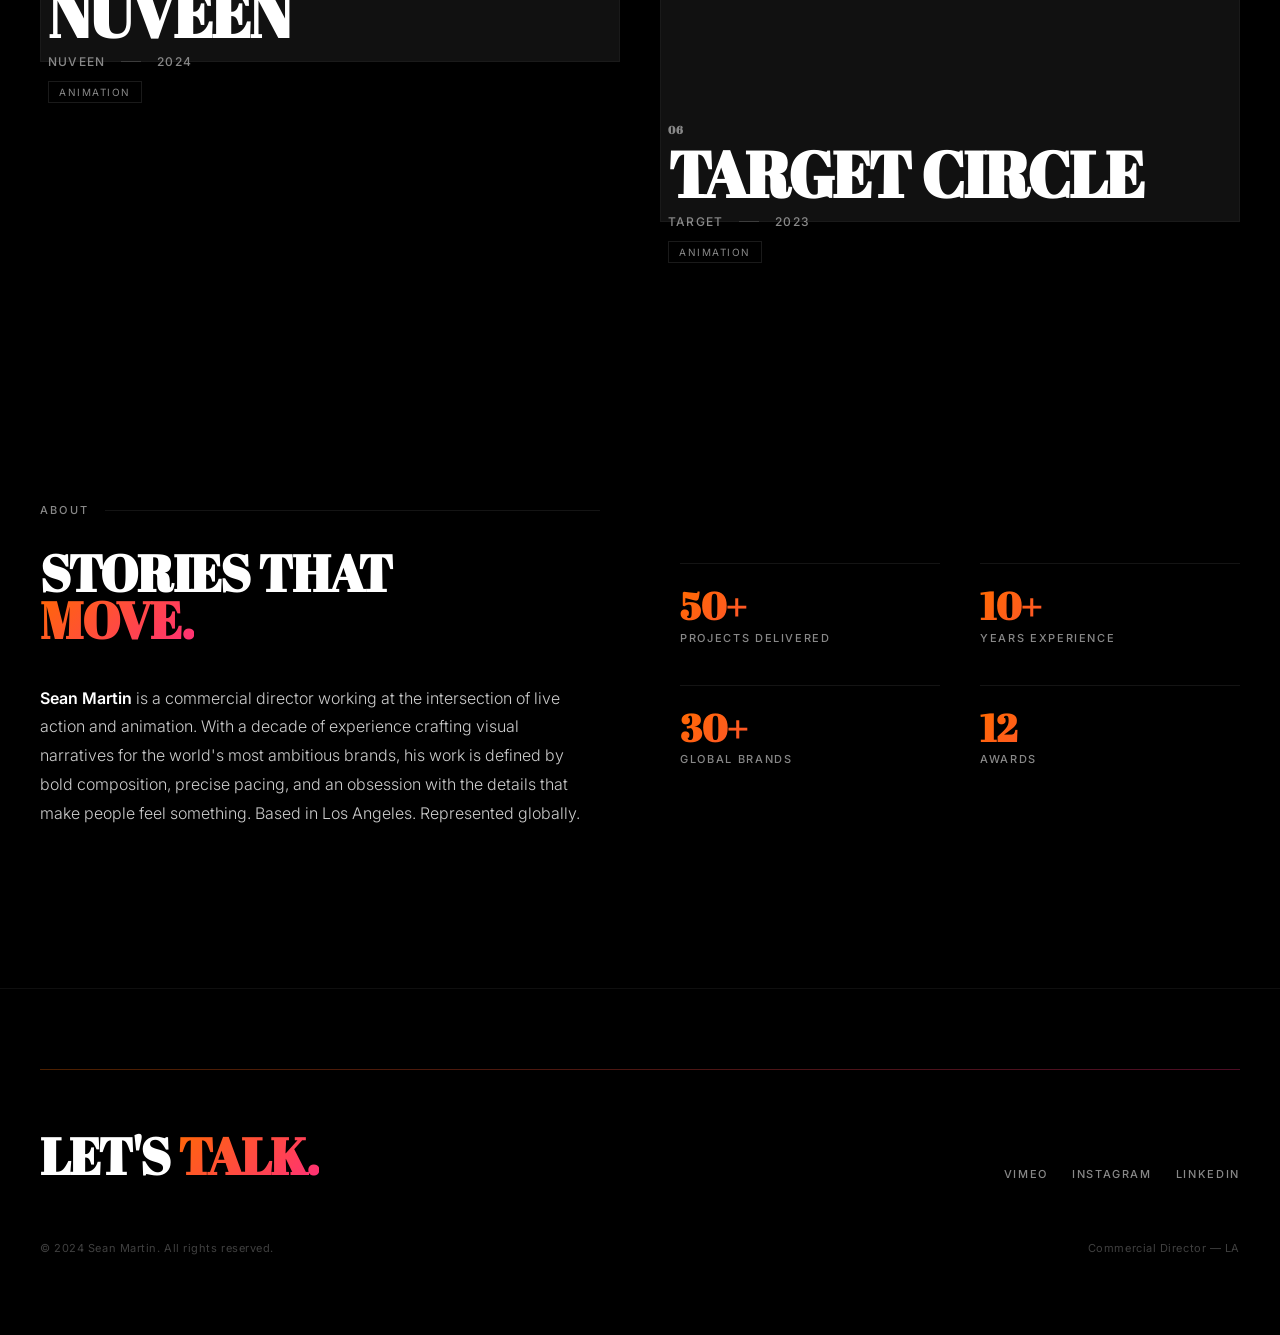
==== commit 6641e2f3: "First version of portfolio site" ====
--- a/index.html
+++ b/index.html
@@ -1,226 +1,147 @@
-<!DOCTYPE html PUBLIC "-//W3C//DTD HTML 4.01//EN" "http://www.w3.org/TR/html4/strict.dtd">
-<html>
+<!DOCTYPE html>
+<html lang="en">
 <head>
-  <meta http-equiv="Content-Type" content="text/html; charset=utf-8">
-  <meta http-equiv="Content-Style-Type" content="text/css">
-  <title></title>
-  <meta name="Generator" content="Cocoa HTML Writer">
-  <meta name="CocoaVersion" content="2685.3">
-  <style type="text/css">
-    p.p1 {margin: 0.0px 0.0px 0.0px 0.0px; font: 12.0px Helvetica}
-    p.p2 {margin: 0.0px 0.0px 0.0px 0.0px; font: 12.0px Helvetica; min-height: 14.0px}
-  </style>
+  <meta charset="UTF-8">
+  <meta name="viewport" content="width=device-width, initial-scale=1.0">
+  <title>Sean Martin — Commercial Director</title>
+  <meta name="description" content="Sean Martin is a commercial director working across live action and animation for the world's most ambitious brands.">
+  <link rel="preconnect" href="https://fonts.googleapis.com">
+  <link rel="preconnect" href="https://fonts.gstatic.com" crossorigin>
+  <link href="https://fonts.googleapis.com/css2?family=Inter:wght@300;400;500;600;700&family=Abril+Fatface&&display=swap" rel="stylesheet">
+  <link rel="stylesheet" href="styles.css">
 </head>
 <body>
-<p class="p1">&lt;!doctype html&gt;</p>
-<p class="p1">&lt;html lang="en"&gt;</p>
-<p class="p1"><span class="Apple-converted-space">  </span>&lt;head&gt;</p>
-<p class="p1"><span class="Apple-converted-space">    </span>&lt;meta charset="UTF-8" /&gt;</p>
-<p class="p1"><span class="Apple-converted-space">    </span>&lt;meta name="viewport" content="width=device-width, initial-scale=1.0" /&gt;</p>
-<p class="p1"><span class="Apple-converted-space">    </span>&lt;title&gt;Mini Pong&lt;/title&gt;</p>
-<p class="p1"><span class="Apple-converted-space">    </span>&lt;style&gt;</p>
-<p class="p1"><span class="Apple-converted-space">      </span>:root {</p>
-<p class="p1"><span class="Apple-converted-space">        </span>color-scheme: dark;</p>
-<p class="p1"><span class="Apple-converted-space">      </span>}</p>
-<p class="p2"><br></p>
-<p class="p1"><span class="Apple-converted-space">      </span>body {</p>
-<p class="p1"><span class="Apple-converted-space">        </span>margin: 0;</p>
-<p class="p1"><span class="Apple-converted-space">        </span>min-height: 100vh;</p>
-<p class="p1"><span class="Apple-converted-space">        </span>display: grid;</p>
-<p class="p1"><span class="Apple-converted-space">        </span>place-items: center;</p>
-<p class="p1"><span class="Apple-converted-space">        </span>background: radial-gradient(circle at top, #1f2937, #020617 60%);</p>
-<p class="p1"><span class="Apple-converted-space">        </span>font-family: Arial, Helvetica, sans-serif;</p>
-<p class="p1"><span class="Apple-converted-space">      </span>}</p>
-<p class="p2"><br></p>
-<p class="p1"><span class="Apple-converted-space">      </span>.game-shell {</p>
-<p class="p1"><span class="Apple-converted-space">        </span>text-align: center;</p>
-<p class="p1"><span class="Apple-converted-space">        </span>color: #e2e8f0;</p>
-<p class="p1"><span class="Apple-converted-space">      </span>}</p>
-<p class="p2"><br></p>
-<p class="p1"><span class="Apple-converted-space">      </span>h1 {</p>
-<p class="p1"><span class="Apple-converted-space">        </span>margin-bottom: 0.5rem;</p>
-<p class="p1"><span class="Apple-converted-space">        </span>letter-spacing: 0.08em;</p>
-<p class="p1"><span class="Apple-converted-space">      </span>}</p>
-<p class="p2"><br></p>
-<p class="p1"><span class="Apple-converted-space">      </span>p {</p>
-<p class="p1"><span class="Apple-converted-space">        </span>margin: 0.25rem 0 1rem;</p>
-<p class="p1"><span class="Apple-converted-space">        </span>opacity: 0.9;</p>
-<p class="p1"><span class="Apple-converted-space">      </span>}</p>
-<p class="p2"><br></p>
-<p class="p1"><span class="Apple-converted-space">      </span>canvas {</p>
-<p class="p1"><span class="Apple-converted-space">        </span>background: #0b1120;</p>
-<p class="p1"><span class="Apple-converted-space">        </span>border: 2px solid #94a3b8;</p>
-<p class="p1"><span class="Apple-converted-space">        </span>border-radius: 8px;</p>
-<p class="p1"><span class="Apple-converted-space">        </span>box-shadow: 0 0 20px rgba(148, 163, 184, 0.2);</p>
-<p class="p1"><span class="Apple-converted-space">        </span>max-width: 95vw;</p>
-<p class="p1"><span class="Apple-converted-space">      </span>}</p>
-<p class="p2"><br></p>
-<p class="p1"><span class="Apple-converted-space">      </span>.hint {</p>
-<p class="p1"><span class="Apple-converted-space">        </span>margin-top: 0.75rem;</p>
-<p class="p1"><span class="Apple-converted-space">        </span>font-size: 0.9rem;</p>
-<p class="p1"><span class="Apple-converted-space">        </span>opacity: 0.8;</p>
-<p class="p1"><span class="Apple-converted-space">      </span>}</p>
-<p class="p1"><span class="Apple-converted-space">    </span>&lt;/style&gt;</p>
-<p class="p1"><span class="Apple-converted-space">  </span>&lt;/head&gt;</p>
-<p class="p1"><span class="Apple-converted-space">  </span>&lt;body&gt;</p>
-<p class="p1"><span class="Apple-converted-space">    </span>&lt;main class="game-shell"&gt;</p>
-<p class="p1"><span class="Apple-converted-space">      </span>&lt;h1&gt;Mini Pong&lt;/h1&gt;</p>
-<p class="p1"><span class="Apple-converted-space">      </span>&lt;p id="scoreboard"&gt;0 : 0&lt;/p&gt;</p>
-<p class="p1"><span class="Apple-converted-space">      </span>&lt;canvas id="game" width="800" height="450" aria-label="Pong game board"&gt;&lt;/canvas&gt;</p>
-<p class="p1"><span class="Apple-converted-space">      </span>&lt;div class="hint"&gt;Left: W/S &amp;nbsp;|&amp;nbsp; Right: ↑/↓ &amp;nbsp;|&amp;nbsp; Space: restart&lt;/div&gt;</p>
-<p class="p1"><span class="Apple-converted-space">    </span>&lt;/main&gt;</p>
-<p class="p2"><br></p>
-<p class="p1"><span class="Apple-converted-space">    </span>&lt;script&gt;</p>
-<p class="p1"><span class="Apple-converted-space">      </span>const canvas = document.getElementById('game');</p>
-<p class="p1"><span class="Apple-converted-space">      </span>const ctx = canvas.getContext('2d');</p>
-<p class="p1"><span class="Apple-converted-space">      </span>const scoreboard = document.getElementById('scoreboard');</p>
-<p class="p2"><br></p>
-<p class="p1"><span class="Apple-converted-space">      </span>const paddleWidth = 14;</p>
-<p class="p1"><span class="Apple-converted-space">      </span>const paddleHeight = 95;</p>
-<p class="p1"><span class="Apple-converted-space">      </span>const paddleSpeed = 7;</p>
-<p class="p1"><span class="Apple-converted-space">      </span>const ballRadius = 10;</p>
-<p class="p2"><br></p>
-<p class="p1"><span class="Apple-converted-space">      </span>const leftPaddle = {</p>
-<p class="p1"><span class="Apple-converted-space">        </span>x: 28,</p>
-<p class="p1"><span class="Apple-converted-space">        </span>y: canvas.height / 2 - paddleHeight / 2,</p>
-<p class="p1"><span class="Apple-converted-space">        </span>score: 0,</p>
-<p class="p1"><span class="Apple-converted-space">        </span>up: 'KeyW',</p>
-<p class="p1"><span class="Apple-converted-space">        </span>down: 'KeyS'</p>
-<p class="p1"><span class="Apple-converted-space">      </span>};</p>
-<p class="p2"><br></p>
-<p class="p1"><span class="Apple-converted-space">      </span>const rightPaddle = {</p>
-<p class="p1"><span class="Apple-converted-space">        </span>x: canvas.width - 28 - paddleWidth,</p>
-<p class="p1"><span class="Apple-converted-space">        </span>y: canvas.height / 2 - paddleHeight / 2,</p>
-<p class="p1"><span class="Apple-converted-space">        </span>score: 0,</p>
-<p class="p1"><span class="Apple-converted-space">        </span>up: 'ArrowUp',</p>
-<p class="p1"><span class="Apple-converted-space">        </span>down: 'ArrowDown'</p>
-<p class="p1"><span class="Apple-converted-space">      </span>};</p>
-<p class="p2"><br></p>
-<p class="p1"><span class="Apple-converted-space">      </span>const ball = {</p>
-<p class="p1"><span class="Apple-converted-space">        </span>x: canvas.width / 2,</p>
-<p class="p1"><span class="Apple-converted-space">        </span>y: canvas.height / 2,</p>
-<p class="p1"><span class="Apple-converted-space">        </span>vx: 5,</p>
-<p class="p1"><span class="Apple-converted-space">        </span>vy: 3</p>
-<p class="p1"><span class="Apple-converted-space">      </span>};</p>
-<p class="p2"><br></p>
-<p class="p1"><span class="Apple-converted-space">      </span>const pressed = new Set();</p>
-<p class="p2"><br></p>
-<p class="p1"><span class="Apple-converted-space">      </span>function resetBall(direction = 1) {</p>
-<p class="p1"><span class="Apple-converted-space">        </span>ball.x = canvas.width / 2;</p>
-<p class="p1"><span class="Apple-converted-space">        </span>ball.y = canvas.height / 2;</p>
-<p class="p1"><span class="Apple-converted-space">        </span>const horizontal = 4 + Math.random() * 2;</p>
-<p class="p1"><span class="Apple-converted-space">        </span>const vertical = (Math.random() * 4 - 2) || 1;</p>
-<p class="p1"><span class="Apple-converted-space">        </span>ball.vx = horizontal * direction;</p>
-<p class="p1"><span class="Apple-converted-space">        </span>ball.vy = vertical;</p>
-<p class="p1"><span class="Apple-converted-space">      </span>}</p>
-<p class="p2"><br></p>
-<p class="p1"><span class="Apple-converted-space">      </span>function clampPaddle(paddle) {</p>
-<p class="p1"><span class="Apple-converted-space">        </span>paddle.y = Math.max(0, Math.min(canvas.height - paddleHeight, paddle.y));</p>
-<p class="p1"><span class="Apple-converted-space">      </span>}</p>
-<p class="p2"><br></p>
-<p class="p1"><span class="Apple-converted-space">      </span>function updatePaddles() {</p>
-<p class="p1"><span class="Apple-converted-space">        </span>if (pressed.has(leftPaddle.up)) leftPaddle.y -= paddleSpeed;</p>
-<p class="p1"><span class="Apple-converted-space">        </span>if (pressed.has(leftPaddle.down)) leftPaddle.y += paddleSpeed;</p>
-<p class="p1"><span class="Apple-converted-space">        </span>if (pressed.has(rightPaddle.up)) rightPaddle.y -= paddleSpeed;</p>
-<p class="p1"><span class="Apple-converted-space">        </span>if (pressed.has(rightPaddle.down)) rightPaddle.y += paddleSpeed;</p>
-<p class="p2"><br></p>
-<p class="p1"><span class="Apple-converted-space">        </span>clampPaddle(leftPaddle);</p>
-<p class="p1"><span class="Apple-converted-space">        </span>clampPaddle(rightPaddle);</p>
-<p class="p1"><span class="Apple-converted-space">      </span>}</p>
-<p class="p2"><br></p>
-<p class="p1"><span class="Apple-converted-space">      </span>function ballHitsPaddle(paddle) {</p>
-<p class="p1"><span class="Apple-converted-space">        </span>return (</p>
-<p class="p1"><span class="Apple-converted-space">          </span>ball.x - ballRadius &lt; paddle.x + paddleWidth &amp;&amp;</p>
-<p class="p1"><span class="Apple-converted-space">          </span>ball.x + ballRadius &gt; paddle.x &amp;&amp;</p>
-<p class="p1"><span class="Apple-converted-space">          </span>ball.y + ballRadius &gt; paddle.y &amp;&amp;</p>
-<p class="p1"><span class="Apple-converted-space">          </span>ball.y - ballRadius &lt; paddle.y + paddleHeight</p>
-<p class="p1"><span class="Apple-converted-space">        </span>);</p>
-<p class="p1"><span class="Apple-converted-space">      </span>}</p>
-<p class="p2"><br></p>
-<p class="p1"><span class="Apple-converted-space">      </span>function updateBall() {</p>
-<p class="p1"><span class="Apple-converted-space">        </span>ball.x += ball.vx;</p>
-<p class="p1"><span class="Apple-converted-space">        </span>ball.y += ball.vy;</p>
-<p class="p2"><br></p>
-<p class="p1"><span class="Apple-converted-space">        </span>if (ball.y - ballRadius &lt;= 0 || ball.y + ballRadius &gt;= canvas.height) {</p>
-<p class="p1"><span class="Apple-converted-space">          </span>ball.vy *= -1;</p>
-<p class="p1"><span class="Apple-converted-space">        </span>}</p>
-<p class="p2"><br></p>
-<p class="p1"><span class="Apple-converted-space">        </span>if (ballHitsPaddle(leftPaddle) &amp;&amp; ball.vx &lt; 0) {</p>
-<p class="p1"><span class="Apple-converted-space">          </span>ball.x = leftPaddle.x + paddleWidth + ballRadius;</p>
-<p class="p1"><span class="Apple-converted-space">          </span>ball.vx *= -1.05;</p>
-<p class="p1"><span class="Apple-converted-space">          </span>ball.vy += (ball.y - (leftPaddle.y + paddleHeight / 2)) * 0.04;</p>
-<p class="p1"><span class="Apple-converted-space">        </span>}</p>
-<p class="p2"><br></p>
-<p class="p1"><span class="Apple-converted-space">        </span>if (ballHitsPaddle(rightPaddle) &amp;&amp; ball.vx &gt; 0) {</p>
-<p class="p1"><span class="Apple-converted-space">          </span>ball.x = rightPaddle.x - ballRadius;</p>
-<p class="p1"><span class="Apple-converted-space">          </span>ball.vx *= -1.05;</p>
-<p class="p1"><span class="Apple-converted-space">          </span>ball.vy += (ball.y - (rightPaddle.y + paddleHeight / 2)) * 0.04;</p>
-<p class="p1"><span class="Apple-converted-space">        </span>}</p>
-<p class="p2"><br></p>
-<p class="p1"><span class="Apple-converted-space">        </span>if (ball.x + ballRadius &lt; 0) {</p>
-<p class="p1"><span class="Apple-converted-space">          </span>rightPaddle.score += 1;</p>
-<p class="p1"><span class="Apple-converted-space">          </span>resetBall(-1);</p>
-<p class="p1"><span class="Apple-converted-space">        </span>}</p>
-<p class="p2"><br></p>
-<p class="p1"><span class="Apple-converted-space">        </span>if (ball.x - ballRadius &gt; canvas.width) {</p>
-<p class="p1"><span class="Apple-converted-space">          </span>leftPaddle.score += 1;</p>
-<p class="p1"><span class="Apple-converted-space">          </span>resetBall(1);</p>
-<p class="p1"><span class="Apple-converted-space">        </span>}</p>
-<p class="p1"><span class="Apple-converted-space">      </span>}</p>
-<p class="p2"><br></p>
-<p class="p1"><span class="Apple-converted-space">      </span>function drawNet() {</p>
-<p class="p1"><span class="Apple-converted-space">        </span>ctx.fillStyle = '#334155';</p>
-<p class="p1"><span class="Apple-converted-space">        </span>const dashHeight = 18;</p>
-<p class="p1"><span class="Apple-converted-space">        </span>for (let y = 0; y &lt; canvas.height; y += dashHeight * 2) {</p>
-<p class="p1"><span class="Apple-converted-space">          </span>ctx.fillRect(canvas.width / 2 - 2, y, 4, dashHeight);</p>
-<p class="p1"><span class="Apple-converted-space">        </span>}</p>
-<p class="p1"><span class="Apple-converted-space">      </span>}</p>
-<p class="p2"><br></p>
-<p class="p1"><span class="Apple-converted-space">      </span>function drawPaddle(paddle) {</p>
-<p class="p1"><span class="Apple-converted-space">        </span>ctx.fillStyle = '#f8fafc';</p>
-<p class="p1"><span class="Apple-converted-space">        </span>ctx.fillRect(paddle.x, paddle.y, paddleWidth, paddleHeight);</p>
-<p class="p1"><span class="Apple-converted-space">      </span>}</p>
-<p class="p2"><br></p>
-<p class="p1"><span class="Apple-converted-space">      </span>function drawBall() {</p>
-<p class="p1"><span class="Apple-converted-space">        </span>ctx.fillStyle = '#38bdf8';</p>
-<p class="p1"><span class="Apple-converted-space">        </span>ctx.beginPath();</p>
-<p class="p1"><span class="Apple-converted-space">        </span>ctx.arc(ball.x, ball.y, ballRadius, 0, Math.PI * 2);</p>
-<p class="p1"><span class="Apple-converted-space">        </span>ctx.fill();</p>
-<p class="p1"><span class="Apple-converted-space">      </span>}</p>
-<p class="p2"><br></p>
-<p class="p1"><span class="Apple-converted-space">      </span>function render() {</p>
-<p class="p1"><span class="Apple-converted-space">        </span>ctx.clearRect(0, 0, canvas.width, canvas.height);</p>
-<p class="p1"><span class="Apple-converted-space">        </span>drawNet();</p>
-<p class="p1"><span class="Apple-converted-space">        </span>drawPaddle(leftPaddle);</p>
-<p class="p1"><span class="Apple-converted-space">        </span>drawPaddle(rightPaddle);</p>
-<p class="p1"><span class="Apple-converted-space">        </span>drawBall();</p>
-<p class="p1"><span class="Apple-converted-space">        </span>scoreboard.textContent = `${leftPaddle.score} : ${rightPaddle.score}`;</p>
-<p class="p1"><span class="Apple-converted-space">      </span>}</p>
-<p class="p2"><br></p>
-<p class="p1"><span class="Apple-converted-space">      </span>function gameLoop() {</p>
-<p class="p1"><span class="Apple-converted-space">        </span>updatePaddles();</p>
-<p class="p1"><span class="Apple-converted-space">        </span>updateBall();</p>
-<p class="p1"><span class="Apple-converted-space">        </span>render();</p>
-<p class="p1"><span class="Apple-converted-space">        </span>requestAnimationFrame(gameLoop);</p>
-<p class="p1"><span class="Apple-converted-space">      </span>}</p>
-<p class="p2"><br></p>
-<p class="p1"><span class="Apple-converted-space">      </span>window.addEventListener('keydown', (event) =&gt; {</p>
-<p class="p1"><span class="Apple-converted-space">        </span>pressed.add(event.code);</p>
-<p class="p1"><span class="Apple-converted-space">        </span>if (event.code === 'Space') {</p>
-<p class="p1"><span class="Apple-converted-space">          </span>leftPaddle.score = 0;</p>
-<p class="p1"><span class="Apple-converted-space">          </span>rightPaddle.score = 0;</p>
-<p class="p1"><span class="Apple-converted-space">          </span>resetBall(Math.random() &lt; 0.5 ? -1 : 1);</p>
-<p class="p1"><span class="Apple-converted-space">        </span>}</p>
-<p class="p1"><span class="Apple-converted-space">      </span>});</p>
-<p class="p2"><br></p>
-<p class="p1"><span class="Apple-converted-space">      </span>window.addEventListener('keyup', (event) =&gt; {</p>
-<p class="p1"><span class="Apple-converted-space">        </span>pressed.delete(event.code);</p>
-<p class="p1"><span class="Apple-converted-space">      </span>});</p>
-<p class="p2"><br></p>
-<p class="p1"><span class="Apple-converted-space">      </span>resetBall(Math.random() &lt; 0.5 ? -1 : 1);</p>
-<p class="p1"><span class="Apple-converted-space">      </span>gameLoop();</p>
-<p class="p1"><span class="Apple-converted-space">    </span>&lt;/script&gt;</p>
-<p class="p1"><span class="Apple-converted-space">  </span>&lt;/body&gt;</p>
-<p class="p1">&lt;/html&gt;</p>
+
+  <!-- Loader -->
+  <div class="loader">
+    <div class="loader-inner">
+      <div class="loader-line"></div>
+    </div>
+  </div>
+
+  <!-- Noise Overlay -->
+  <div class="noise"></div>
+
+  <!-- Custom Cursor -->
+  <div class="cursor"></div>
+
+  <!-- Navigation -->
+  <nav class="nav">
+    <div class="nav-logo"><a href="index.html">Sean Martin</a></div>
+    <ul class="nav-links">
+      <li><a href="#work">Work</a></li>
+      <li><a href="#about">About</a></li>
+      <li><a href="#contact">Contact</a></li>
+    </ul>
+  </nav>
+
+  <!-- Hero -->
+  <section class="hero">
+    <div class="hero-bg-text">Director</div>
+    <div class="hero-bleed-title"></div>
+
+    <div class="hero-featured">
+      <div class="hero-media">
+        <a href="#" class="hero-cta-wrap">
+          <img src="https://vumbnail.com/307365841.jpg" alt="Featured Project">
+        </a>
+      </div>
+      <div class="hero-content">
+        <div class="hero-tag"><span>Featured</span> — Latest Work</div>
+        <h1 class="hero-title"></h1>
+        <p class="hero-client"></p>
+        <a href="#" class="hero-cta">
+          View Project <span class="arrow">→</span>
+        </a>
+      </div>
+    </div>
+
+    <div class="scroll-indicator">
+      <div class="scroll-line"></div>
+      Scroll
+    </div>
+  </section>
+
+  <!-- Marquee -->
+  <div class="marquee-section">
+    <div class="marquee-track">
+      <span class="marquee-text">Commercial Director <span class="filled">—</span></span>
+      <span class="marquee-text">Live Action <span class="filled">&</span> Animation <span class="filled">—</span></span>
+      <span class="marquee-text">Commercial Director <span class="filled">—</span></span>
+      <span class="marquee-text">Live Action <span class="filled">&</span> Animation <span class="filled">—</span></span>
+    </div>
+  </div>
+
+  <!-- Projects -->
+  <section class="projects" id="work">
+    <div class="section-header">
+      <h2 class="section-title">Selected <span class="outline">Work</span></h2>
+      <div class="filters">
+        <button class="filter-btn active" data-filter="all"><span>All</span></button>
+        <button class="filter-btn" data-filter="live-action"><span>Live Action</span></button>
+        <button class="filter-btn" data-filter="animation"><span>Animation</span></button>
+      </div>
+    </div>
+
+    <div class="gradient-line"></div>
+
+    <div class="projects-grid" style="margin-top: 60px;">
+      <!-- Cards injected by JS -->
+    </div>
+  </section>
+
+  <!-- Bio -->
+  <section class="bio" id="about">
+    <div class="bio-inner">
+      <div>
+        <div class="bio-label reveal">About</div>
+        <h2 class="bio-heading reveal reveal-delay-1">
+          Stories that<br><span class="gradient-word">move.</span>
+        </h2>
+        <p class="bio-text reveal reveal-delay-2">
+          <strong>Sean Martin</strong> is a commercial director working at the intersection of live action and animation. With a decade of experience crafting visual narratives for the world's most ambitious brands, his work is defined by bold composition, precise pacing, and an obsession with the details that make people feel something. Based in Los Angeles. Represented globally.
+        </p>
+      </div>
+      <div class="bio-stats reveal reveal-delay-3">
+        <div class="stat">
+          <div class="stat-number">50+</div>
+          <div class="stat-label">Projects Delivered</div>
+        </div>
+        <div class="stat">
+          <div class="stat-number">10+</div>
+          <div class="stat-label">Years Experience</div>
+        </div>
+        <div class="stat">
+          <div class="stat-number">30+</div>
+          <div class="stat-label">Global Brands</div>
+        </div>
+        <div class="stat">
+          <div class="stat-number">12</div>
+          <div class="stat-label">Awards</div>
+        </div>
+      </div>
+    </div>
+  </section>
+
+  <!-- Footer / Contact -->
+  <footer class="footer" id="contact">
+    <div class="gradient-line" style="margin-bottom: 60px;"></div>
+    <div class="footer-inner">
+      <a href="mailto:hello@seanmartin.com" class="footer-cta">
+        Let's <span class="gradient-word">talk.</span>
+      </a>
+      <div class="footer-links">
+        <a href="#">Vimeo</a>
+        <a href="#">Instagram</a>
+        <a href="#">LinkedIn</a>
+      </div>
+    </div>
+    <div class="footer-bottom">
+      <span>&copy; 2024 Sean Martin. All rights reserved.</span>
+      <span>Commercial Director — LA</span>
+    </div>
+  </footer>
+
+  <script src="script.js"></script>
 </body>
 </html>
--- a/styles.css
+++ b/styles.css
@@ -0,0 +1,1230 @@
+/* ============================================
+   SEAN MARTIN — COMMERCIAL DIRECTOR
+   Portfolio Styles
+   ============================================ */
+
+/* --- Reset & Base --- */
+*, *::before, *::after {
+  margin: 0;
+  padding: 0;
+  box-sizing: border-box;
+}
+
+:root {
+  --black: #000000;
+  --off-black: #0a0a0a;
+  --dark-gray: #111111;
+  --mid-gray: #1a1a1a;
+  --text-gray: #888888;
+  --text-light: #cccccc;
+  --white: #ffffff;
+  --gradient: linear-gradient(135deg, #ff6a00, #ff2d7c);
+  --gradient-hover: linear-gradient(135deg, #ff7b1a, #ff4590);
+  --orange: #ff6a00;
+  --pink: #ff2d7c;
+  --font-display: 'Abril Fatface', 'Georgia', serif;
+  --font-body: 'Inter', 'Helvetica Neue', sans-serif;
+  --ease-out-expo: cubic-bezier(0.16, 1, 0.3, 1);
+  --ease-out-quart: cubic-bezier(0.25, 1, 0.5, 1);
+}
+
+html {
+  font-size: 16px;
+  scroll-behavior: smooth;
+  -webkit-font-smoothing: antialiased;
+  -moz-osx-font-smoothing: grayscale;
+}
+
+body {
+  background: var(--black);
+  color: var(--white);
+  font-family: var(--font-body);
+  overflow-x: hidden;
+  cursor: default;
+}
+
+a {
+  color: inherit;
+  text-decoration: none;
+}
+
+img {
+  display: block;
+  max-width: 100%;
+}
+
+button {
+  border: none;
+  background: none;
+  color: inherit;
+  font-family: inherit;
+  cursor: pointer;
+}
+
+::selection {
+  background: var(--pink);
+  color: var(--white);
+}
+
+/* --- Custom Cursor --- */
+.cursor {
+  position: fixed;
+  width: 16px;
+  height: 16px;
+  border: 2px solid var(--white);
+  border-radius: 50%;
+  pointer-events: none;
+  z-index: 10000;
+  transition: transform 0.15s var(--ease-out-expo),
+              border-color 0.3s ease,
+              width 0.3s var(--ease-out-expo),
+              height 0.3s var(--ease-out-expo);
+  transform: translate(-50%, -50%);
+  mix-blend-mode: difference;
+}
+
+.cursor.hovering {
+  width: 48px;
+  height: 48px;
+  border-color: var(--orange);
+}
+
+/* --- Loader --- */
+.loader {
+  position: fixed;
+  inset: 0;
+  background: var(--black);
+  z-index: 9999;
+  display: flex;
+  align-items: center;
+  justify-content: center;
+  transition: opacity 0.6s ease, visibility 0.6s ease;
+}
+
+.loader.hidden {
+  opacity: 0;
+  visibility: hidden;
+}
+
+.loader-inner {
+  text-align: center;
+}
+
+.loader-line {
+  width: 60px;
+  height: 2px;
+  background: var(--gradient);
+  animation: loader-pulse 1s ease-in-out infinite;
+}
+
+@keyframes loader-pulse {
+  0%, 100% { transform: scaleX(0.3); opacity: 0.5; }
+  50% { transform: scaleX(1); opacity: 1; }
+}
+
+/* --- Navigation --- */
+.nav {
+  position: fixed;
+  top: 0;
+  left: 0;
+  right: 0;
+  z-index: 1000;
+  padding: 24px 40px;
+  display: flex;
+  justify-content: space-between;
+  align-items: center;
+  mix-blend-mode: difference;
+  transition: transform 0.4s var(--ease-out-expo);
+}
+
+.nav.hidden {
+  transform: translateY(-100%);
+}
+
+.nav-logo {
+  font-family: var(--font-display);
+  font-size: 14px;
+  font-weight: 800;
+  letter-spacing: 0.15em;
+  text-transform: uppercase;
+}
+
+.nav-logo a {
+  display: inline-block;
+  transition: opacity 0.3s ease;
+}
+
+.nav-logo a:hover {
+  opacity: 0.7;
+}
+
+.nav-links {
+  display: flex;
+  gap: 32px;
+  list-style: none;
+  font-size: 12px;
+  letter-spacing: 0.1em;
+  text-transform: uppercase;
+  font-weight: 500;
+}
+
+.nav-links a {
+  position: relative;
+  display: inline-block;
+  padding: 4px 0;
+  transition: opacity 0.3s ease;
+}
+
+.nav-links a::after {
+  content: '';
+  position: absolute;
+  bottom: 0;
+  left: 0;
+  width: 0;
+  height: 1px;
+  background: var(--gradient);
+  transition: width 0.4s var(--ease-out-expo);
+}
+
+.nav-links a:hover::after {
+  width: 100%;
+}
+
+.nav-links a:hover {
+  opacity: 0.9;
+}
+
+/* --- Hero Section --- */
+.hero {
+  position: relative;
+  min-height: 100vh;
+  padding: 0 40px;
+  display: flex;
+  flex-direction: column;
+  justify-content: flex-end;
+  padding-bottom: 80px;
+  overflow: hidden;
+}
+
+.hero-bg-text {
+  position: absolute;
+  top: 50%;
+  left: -3%;
+  transform: translateY(-55%);
+  font-family: var(--font-display);
+  font-size: clamp(120px, 18vw, 280px);
+  font-weight: 900;
+  text-transform: uppercase;
+  line-height: 0.85;
+  white-space: nowrap;
+  background: var(--gradient);
+  -webkit-background-clip: text;
+  -webkit-text-fill-color: transparent;
+  background-clip: text;
+  opacity: 0.08;
+  pointer-events: none;
+  user-select: none;
+  z-index: 1;
+}
+
+.hero-featured {
+  position: relative;
+  z-index: 2;
+  display: grid;
+  grid-template-columns: 1fr 1fr;
+  gap: 0;
+  align-items: end;
+}
+
+.hero-media {
+  position: relative;
+  overflow: hidden;
+  aspect-ratio: 16/9;
+  margin-left: 8%;
+}
+
+.hero-media img,
+.hero-media video {
+  width: 100%;
+  height: 100%;
+  object-fit: cover;
+  transition: transform 0.8s var(--ease-out-expo);
+}
+
+.hero-media::after {
+  content: '';
+  position: absolute;
+  inset: 0;
+  border: 1px solid rgba(255, 255, 255, 0.06);
+  pointer-events: none;
+}
+
+.hero-media:hover img,
+.hero-media:hover video {
+  transform: scale(1.03);
+}
+
+.hero-content {
+  position: relative;
+  padding-left: 60px;
+  padding-bottom: 20px;
+}
+
+.hero-tag {
+  font-size: 11px;
+  letter-spacing: 0.2em;
+  text-transform: uppercase;
+  color: var(--text-gray);
+  margin-bottom: 20px;
+  font-weight: 500;
+}
+
+.hero-tag span {
+  background: var(--gradient);
+  -webkit-background-clip: text;
+  -webkit-text-fill-color: transparent;
+  background-clip: text;
+}
+
+.hero-title {
+  font-family: var(--font-display);
+  font-size: clamp(42px, 5vw, 80px);
+  font-weight: 900;
+  line-height: 0.92;
+  text-transform: uppercase;
+  margin-bottom: 24px;
+  letter-spacing: -0.02em;
+}
+
+.hero-title .gradient-word {
+  background: var(--gradient);
+  -webkit-background-clip: text;
+  -webkit-text-fill-color: transparent;
+  background-clip: text;
+}
+
+.hero-client {
+  font-size: 13px;
+  letter-spacing: 0.15em;
+  text-transform: uppercase;
+  color: var(--text-gray);
+  margin-bottom: 28px;
+  font-weight: 500;
+}
+
+.hero-cta {
+  display: inline-flex;
+  align-items: center;
+  gap: 12px;
+  font-size: 12px;
+  letter-spacing: 0.15em;
+  text-transform: uppercase;
+  font-weight: 600;
+  padding: 14px 0;
+  position: relative;
+  transition: gap 0.4s var(--ease-out-expo);
+}
+
+.hero-cta::before {
+  content: '';
+  position: absolute;
+  bottom: 8px;
+  left: 0;
+  width: 100%;
+  height: 1px;
+  background: var(--gradient);
+  transform: scaleX(0.3);
+  transform-origin: left;
+  transition: transform 0.4s var(--ease-out-expo);
+}
+
+.hero-cta:hover::before {
+  transform: scaleX(1);
+}
+
+.hero-cta:hover {
+  gap: 20px;
+}
+
+.hero-cta .arrow {
+  display: inline-block;
+  transition: transform 0.4s var(--ease-out-expo);
+}
+
+.hero-cta:hover .arrow {
+  transform: translateX(4px);
+}
+
+/* Oversized title that bleeds behind hero image */
+.hero-bleed-title {
+  position: absolute;
+  top: 22%;
+  left: -5%;
+  z-index: 1;
+  font-family: var(--font-display);
+  font-size: clamp(100px, 14vw, 220px);
+  font-weight: 900;
+  text-transform: uppercase;
+  line-height: 0.85;
+  white-space: nowrap;
+  color: transparent;
+  -webkit-text-stroke: 1px rgba(255, 255, 255, 0.07);
+  pointer-events: none;
+  user-select: none;
+}
+
+/* --- Scroll Indicator --- */
+.scroll-indicator {
+  position: absolute;
+  bottom: 30px;
+  left: 40px;
+  display: flex;
+  align-items: center;
+  gap: 12px;
+  font-size: 10px;
+  letter-spacing: 0.2em;
+  text-transform: uppercase;
+  color: var(--text-gray);
+  z-index: 5;
+}
+
+.scroll-line {
+  width: 40px;
+  height: 1px;
+  background: var(--text-gray);
+  position: relative;
+  overflow: hidden;
+}
+
+.scroll-line::after {
+  content: '';
+  position: absolute;
+  top: 0;
+  left: 0;
+  width: 100%;
+  height: 100%;
+  background: var(--gradient);
+  animation: scroll-line-anim 2s ease-in-out infinite;
+}
+
+@keyframes scroll-line-anim {
+  0% { transform: translateX(-100%); }
+  50% { transform: translateX(0); }
+  100% { transform: translateX(100%); }
+}
+
+/* --- Section Titles --- */
+.section-header {
+  padding: 0 40px;
+  margin-bottom: 60px;
+  display: flex;
+  justify-content: space-between;
+  align-items: flex-end;
+}
+
+.section-title {
+  font-family: var(--font-display);
+  font-size: clamp(36px, 5vw, 72px);
+  font-weight: 900;
+  text-transform: uppercase;
+  line-height: 0.92;
+  letter-spacing: -0.02em;
+}
+
+.section-title .outline {
+  color: transparent;
+  -webkit-text-stroke: 1px rgba(255, 255, 255, 0.3);
+}
+
+/* --- Filter Tags --- */
+.filters {
+  display: flex;
+  gap: 12px;
+  align-items: center;
+}
+
+.filter-btn {
+  font-size: 11px;
+  letter-spacing: 0.15em;
+  text-transform: uppercase;
+  font-weight: 600;
+  padding: 10px 20px;
+  border: 1px solid rgba(255, 255, 255, 0.15);
+  color: var(--text-gray);
+  transition: all 0.3s ease;
+  position: relative;
+  overflow: hidden;
+}
+
+.filter-btn::before {
+  content: '';
+  position: absolute;
+  inset: 0;
+  background: var(--gradient);
+  opacity: 0;
+  transition: opacity 0.3s ease;
+}
+
+.filter-btn span {
+  position: relative;
+  z-index: 1;
+}
+
+.filter-btn.active,
+.filter-btn:hover {
+  border-color: var(--orange);
+  color: var(--white);
+}
+
+.filter-btn.active::before {
+  opacity: 0.15;
+}
+
+/* --- Projects Grid --- */
+.projects {
+  padding: 120px 0 160px;
+}
+
+.projects-grid {
+  padding: 0 40px;
+  display: grid;
+  grid-template-columns: repeat(2, 1fr);
+  gap: 80px 40px;
+}
+
+.project-card {
+  position: relative;
+  opacity: 0;
+  transform: translateY(40px);
+  transition: opacity 0.8s var(--ease-out-expo),
+              transform 0.8s var(--ease-out-expo);
+}
+
+.project-card.visible {
+  opacity: 1;
+  transform: translateY(0);
+}
+
+.project-card:nth-child(even) {
+  margin-top: 160px;
+}
+
+.project-card-link {
+  display: block;
+}
+
+.project-card-media {
+  position: relative;
+  overflow: hidden;
+  aspect-ratio: 16/10;
+  background: var(--dark-gray);
+}
+
+.project-card-media img {
+  width: 100%;
+  height: 100%;
+  object-fit: cover;
+  transition: transform 0.8s var(--ease-out-expo);
+}
+
+.project-card-link:hover .project-card-media img {
+  transform: scale(1.05);
+}
+
+.project-card-media::after {
+  content: '';
+  position: absolute;
+  inset: 0;
+  border: 1px solid rgba(255, 255, 255, 0.04);
+  pointer-events: none;
+  transition: border-color 0.4s ease;
+}
+
+.project-card-link:hover .project-card-media::after {
+  border-color: var(--orange);
+}
+
+.project-card-overlay {
+  position: absolute;
+  bottom: 0;
+  left: 0;
+  right: 0;
+  padding: 30px;
+  background: linear-gradient(to top, rgba(0,0,0,0.8), transparent);
+  opacity: 0;
+  transition: opacity 0.4s ease;
+}
+
+.project-card-link:hover .project-card-overlay {
+  opacity: 1;
+}
+
+.project-card-overlay span {
+  font-size: 11px;
+  letter-spacing: 0.15em;
+  text-transform: uppercase;
+  font-weight: 600;
+  background: var(--gradient);
+  -webkit-background-clip: text;
+  -webkit-text-fill-color: transparent;
+  background-clip: text;
+}
+
+.project-card-info {
+  position: relative;
+  z-index: 2;
+  margin-top: -100px;
+  padding-left: 8px;
+}
+
+.project-card-number {
+  font-family: var(--font-display);
+  font-size: 11px;
+  color: var(--text-gray);
+  letter-spacing: 0.1em;
+  margin-bottom: 8px;
+  font-weight: 700;
+}
+
+.project-card-title {
+  font-family: var(--font-display);
+  font-size: clamp(36px, 5vw, 80px);
+  font-weight: 800;
+  text-transform: uppercase;
+  line-height: 0.9;
+  letter-spacing: -0.03em;
+  margin-bottom: 12px;
+  transition: color 0.3s ease;
+}
+
+.project-card-link:hover .project-card-title {
+  background: var(--gradient);
+  -webkit-background-clip: text;
+  -webkit-text-fill-color: transparent;
+  background-clip: text;
+}
+
+.project-card-meta {
+  display: flex;
+  gap: 16px;
+  align-items: center;
+  font-size: 12px;
+  color: var(--text-gray);
+  text-transform: uppercase;
+  letter-spacing: 0.1em;
+  font-weight: 500;
+}
+
+.project-card-meta .divider {
+  width: 20px;
+  height: 1px;
+  background: rgba(255, 255, 255, 0.15);
+}
+
+.project-card-tag {
+  font-size: 10px;
+  letter-spacing: 0.15em;
+  text-transform: uppercase;
+  padding: 4px 10px;
+  border: 1px solid rgba(255, 255, 255, 0.1);
+  display: inline-block;
+  margin-top: 12px;
+  color: var(--text-gray);
+}
+
+/* Hidden for filter */
+.project-card.filter-hidden {
+  display: none;
+}
+
+/* --- Oversized Marquee --- */
+.marquee-section {
+  padding: 100px 0;
+  overflow: hidden;
+  position: relative;
+}
+
+.marquee-track {
+  display: flex;
+  white-space: nowrap;
+  animation: marquee 20s linear infinite;
+}
+
+.marquee-text {
+  font-family: var(--font-display);
+  font-size: clamp(80px, 12vw, 180px);
+  font-weight: 900;
+  text-transform: uppercase;
+  color: transparent;
+  -webkit-text-stroke: 1px rgba(255, 255, 255, 0.08);
+  padding-right: 80px;
+  flex-shrink: 0;
+  line-height: 1;
+}
+
+.marquee-text .filled {
+  -webkit-text-stroke: 0;
+  background: var(--gradient);
+  -webkit-background-clip: text;
+  -webkit-text-fill-color: transparent;
+  background-clip: text;
+  opacity: 0.15;
+}
+
+@keyframes marquee {
+  0% { transform: translateX(0); }
+  100% { transform: translateX(-50%); }
+}
+
+/* --- Bio Section --- */
+.bio {
+  padding: 80px 40px 160px;
+  position: relative;
+}
+
+.bio-inner {
+  display: grid;
+  grid-template-columns: 1fr 1fr;
+  gap: 80px;
+  align-items: start;
+  max-width: 1400px;
+}
+
+.bio-label {
+  font-size: 11px;
+  letter-spacing: 0.2em;
+  text-transform: uppercase;
+  color: var(--text-gray);
+  margin-bottom: 32px;
+  font-weight: 500;
+  display: flex;
+  align-items: center;
+  gap: 16px;
+}
+
+.bio-label::after {
+  content: '';
+  flex: 1;
+  height: 1px;
+  background: rgba(255, 255, 255, 0.08);
+}
+
+.bio-heading {
+  font-family: var(--font-display);
+  font-size: clamp(36px, 4vw, 64px);
+  font-weight: 900;
+  text-transform: uppercase;
+  line-height: 0.92;
+  margin-bottom: 40px;
+  letter-spacing: -0.02em;
+}
+
+.bio-heading .gradient-word {
+  background: var(--gradient);
+  -webkit-background-clip: text;
+  -webkit-text-fill-color: transparent;
+  background-clip: text;
+}
+
+.bio-text {
+  font-size: 16px;
+  line-height: 1.8;
+  color: var(--text-light);
+  max-width: 540px;
+  font-weight: 300;
+}
+
+.bio-text strong {
+  color: var(--white);
+  font-weight: 600;
+}
+
+.bio-stats {
+  display: grid;
+  grid-template-columns: 1fr 1fr;
+  gap: 40px;
+  padding-top: 60px;
+}
+
+.stat {
+  border-top: 1px solid rgba(255, 255, 255, 0.08);
+  padding-top: 20px;
+}
+
+.stat-number {
+  font-family: var(--font-display);
+  font-size: clamp(32px, 3vw, 48px);
+  font-weight: 900;
+  background: var(--gradient);
+  -webkit-background-clip: text;
+  -webkit-text-fill-color: transparent;
+  background-clip: text;
+  line-height: 1.1;
+}
+
+.stat-label {
+  font-size: 11px;
+  letter-spacing: 0.15em;
+  text-transform: uppercase;
+  color: var(--text-gray);
+  margin-top: 4px;
+  font-weight: 500;
+}
+
+/* --- Contact / Footer --- */
+.footer {
+  padding: 80px 40px;
+  border-top: 1px solid rgba(255, 255, 255, 0.06);
+  position: relative;
+}
+
+.footer-inner {
+  display: flex;
+  justify-content: space-between;
+  align-items: flex-end;
+}
+
+.footer-cta {
+  font-family: var(--font-display);
+  font-size: clamp(28px, 4vw, 56px);
+  font-weight: 900;
+  text-transform: uppercase;
+  line-height: 1;
+  letter-spacing: -0.02em;
+  transition: opacity 0.3s ease;
+}
+
+.footer-cta:hover {
+  opacity: 0.7;
+}
+
+.footer-cta .gradient-word {
+  background: var(--gradient);
+  -webkit-background-clip: text;
+  -webkit-text-fill-color: transparent;
+  background-clip: text;
+}
+
+.footer-links {
+  display: flex;
+  gap: 24px;
+  font-size: 11px;
+  letter-spacing: 0.15em;
+  text-transform: uppercase;
+  font-weight: 500;
+  color: var(--text-gray);
+}
+
+.footer-links a {
+  transition: color 0.3s ease;
+}
+
+.footer-links a:hover {
+  color: var(--white);
+}
+
+.footer-bottom {
+  margin-top: 60px;
+  display: flex;
+  justify-content: space-between;
+  font-size: 11px;
+  color: rgba(255, 255, 255, 0.25);
+  letter-spacing: 0.05em;
+}
+
+/* --- Project Page --- */
+.project-page {
+  padding-top: 120px;
+}
+
+.project-hero {
+  padding: 0 40px;
+  margin-bottom: 60px;
+  position: relative;
+}
+
+.project-hero-bleed {
+  position: absolute;
+  top: -80px;
+  right: -5%;
+  font-family: var(--font-display);
+  font-size: clamp(100px, 15vw, 240px);
+  font-weight: 900;
+  text-transform: uppercase;
+  line-height: 0.85;
+  white-space: nowrap;
+  color: transparent;
+  -webkit-text-stroke: 1px rgba(255, 255, 255, 0.05);
+  pointer-events: none;
+  user-select: none;
+  z-index: 0;
+}
+
+.project-hero-content {
+  position: relative;
+  z-index: 1;
+  max-width: 800px;
+}
+
+.project-hero-tag {
+  font-size: 11px;
+  letter-spacing: 0.2em;
+  text-transform: uppercase;
+  color: var(--text-gray);
+  margin-bottom: 20px;
+  font-weight: 500;
+}
+
+.project-hero-title {
+  font-family: var(--font-display);
+  font-size: clamp(48px, 7vw, 100px);
+  font-weight: 900;
+  text-transform: uppercase;
+  line-height: 0.9;
+  letter-spacing: -0.03em;
+  margin-bottom: 24px;
+}
+
+.project-hero-title .gradient-word {
+  background: var(--gradient);
+  -webkit-background-clip: text;
+  -webkit-text-fill-color: transparent;
+  background-clip: text;
+}
+
+.project-meta-row {
+  display: flex;
+  gap: 48px;
+  margin-bottom: 32px;
+}
+
+.project-meta-item {
+  display: flex;
+  flex-direction: column;
+  gap: 4px;
+}
+
+.project-meta-label {
+  font-size: 10px;
+  letter-spacing: 0.2em;
+  text-transform: uppercase;
+  color: var(--text-gray);
+  font-weight: 500;
+}
+
+.project-meta-value {
+  font-size: 14px;
+  font-weight: 500;
+  color: var(--text-light);
+}
+
+.project-description {
+  font-size: 18px;
+  line-height: 1.7;
+  color: var(--text-light);
+  max-width: 640px;
+  font-weight: 300;
+}
+
+/* Video Embed */
+.project-video {
+  padding: 0 40px;
+  margin-bottom: 120px;
+}
+
+.video-wrapper {
+  position: relative;
+  padding-bottom: 56.25%;
+  height: 0;
+  overflow: hidden;
+  background: var(--dark-gray);
+  border: 1px solid rgba(255, 255, 255, 0.04);
+}
+
+.video-wrapper iframe {
+  position: absolute;
+  top: 0;
+  left: 0;
+  width: 100%;
+  height: 100%;
+  border: 0;
+}
+
+/* Video Facade */
+.video-facade {
+  position: absolute;
+  inset: 0;
+  cursor: pointer;
+  overflow: hidden;
+}
+
+.video-facade-thumb {
+  width: 100%;
+  height: 100%;
+  object-fit: cover;
+  transition: transform 0.8s var(--ease-out-expo);
+}
+
+.video-facade:hover .video-facade-thumb {
+  transform: scale(1.02);
+}
+
+.video-facade-play {
+  position: absolute;
+  top: 50%;
+  left: 50%;
+  transform: translate(-50%, -50%);
+  width: 320px;
+  height: 320px;
+  transition: transform 0.5s var(--ease-out-expo);
+}
+
+.video-facade:hover .video-facade-play {
+  transform: translate(-50%, -50%) scale(1.08);
+}
+
+.video-facade-play svg {
+  width: 100%;
+  height: 100%;
+  filter: drop-shadow(0 4px 40px rgba(255, 45, 124, 0.4));
+  transition: filter 0.4s ease;
+}
+
+.video-facade:hover .video-facade-play svg {
+  filter: drop-shadow(0 4px 60px rgba(255, 45, 124, 0.6));
+}
+
+.video-facade-loading {
+  position: absolute;
+  inset: 0;
+  background: var(--dark-gray);
+}
+
+@media (max-width: 768px) {
+  .video-facade-play {
+    width: 180px;
+    height: 180px;
+  }
+}
+
+/* Project Nav */
+.project-nav {
+  padding: 80px 40px;
+  border-top: 1px solid rgba(255, 255, 255, 0.06);
+  display: flex;
+  justify-content: space-between;
+  align-items: center;
+}
+
+.project-nav-link {
+  display: flex;
+  flex-direction: column;
+  gap: 8px;
+  transition: opacity 0.3s ease;
+}
+
+.project-nav-link:hover {
+  opacity: 0.7;
+}
+
+.project-nav-label {
+  font-size: 10px;
+  letter-spacing: 0.2em;
+  text-transform: uppercase;
+  color: var(--text-gray);
+  font-weight: 500;
+}
+
+.project-nav-title {
+  font-family: var(--font-display);
+  font-size: clamp(18px, 2vw, 28px);
+  font-weight: 800;
+  text-transform: uppercase;
+  letter-spacing: -0.01em;
+}
+
+.project-nav-link.next {
+  text-align: right;
+}
+
+.back-link {
+  display: inline-flex;
+  align-items: center;
+  gap: 12px;
+  font-size: 12px;
+  letter-spacing: 0.15em;
+  text-transform: uppercase;
+  font-weight: 600;
+  color: var(--text-gray);
+  transition: color 0.3s ease, gap 0.3s var(--ease-out-expo);
+  margin-bottom: 40px;
+}
+
+.back-link:hover {
+  color: var(--white);
+  gap: 16px;
+}
+
+/* --- Reveal Animations --- */
+.reveal {
+  opacity: 0;
+  transform: translateY(30px);
+  transition: opacity 0.8s var(--ease-out-expo),
+              transform 0.8s var(--ease-out-expo);
+}
+
+.reveal.visible {
+  opacity: 1;
+  transform: translateY(0);
+}
+
+.reveal-delay-1 { transition-delay: 0.1s; }
+.reveal-delay-2 { transition-delay: 0.2s; }
+.reveal-delay-3 { transition-delay: 0.3s; }
+.reveal-delay-4 { transition-delay: 0.4s; }
+
+/* --- Noise Overlay --- */
+.noise {
+  position: fixed;
+  inset: 0;
+  pointer-events: none;
+  z-index: 9998;
+  opacity: 0.03;
+  background-image: url("data:image/svg+xml,%3Csvg viewBox='0 0 256 256' xmlns='http://www.w3.org/2000/svg'%3E%3Cfilter id='noise'%3E%3CfeTurbulence type='fractalNoise' baseFrequency='0.9' numOctaves='4' stitchTiles='stitch'/%3E%3C/filter%3E%3Crect width='100%25' height='100%25' filter='url(%23noise)'/%3E%3C/svg%3E");
+  background-repeat: repeat;
+  background-size: 256px 256px;
+}
+
+/* --- Gradient Border Accent --- */
+.gradient-line {
+  width: 100%;
+  height: 1px;
+  background: var(--gradient);
+  opacity: 0.3;
+}
+
+/* --- Responsive --- */
+@media (max-width: 1024px) {
+  .hero-featured {
+    grid-template-columns: 1fr;
+    gap: 40px;
+  }
+
+  .hero-media {
+    margin-left: 0;
+  }
+
+  .hero-content {
+    padding-left: 0;
+  }
+
+  .hero-bleed-title {
+    font-size: clamp(60px, 14vw, 140px);
+    top: 10%;
+  }
+
+  .bio-inner {
+    grid-template-columns: 1fr;
+    gap: 40px;
+  }
+
+  .projects-grid {
+    gap: 60px 30px;
+  }
+
+  .project-card:nth-child(even) {
+    margin-top: 80px;
+  }
+}
+
+@media (max-width: 768px) {
+  .nav {
+    padding: 20px 24px;
+  }
+
+  .hero {
+    padding: 0 24px;
+    padding-bottom: 60px;
+  }
+
+  .hero-bg-text {
+    font-size: clamp(80px, 20vw, 150px);
+  }
+
+  .projects-grid {
+    grid-template-columns: 1fr;
+    padding: 0 24px;
+    gap: 60px;
+  }
+
+  .project-card:nth-child(even) {
+    margin-top: 0;
+  }
+
+  .project-card-info {
+    margin-top: -40px;
+  }
+
+  .section-header {
+    padding: 0 24px;
+    flex-direction: column;
+    align-items: flex-start;
+    gap: 24px;
+  }
+
+  .bio {
+    padding: 60px 24px 120px;
+  }
+
+  .bio-stats {
+    grid-template-columns: 1fr 1fr;
+    gap: 24px;
+  }
+
+  .footer {
+    padding: 60px 24px;
+  }
+
+  .footer-inner {
+    flex-direction: column;
+    align-items: flex-start;
+    gap: 32px;
+  }
+
+  .project-hero {
+    padding: 0 24px;
+  }
+
+  .project-video {
+    padding: 0 24px;
+  }
+
+  .project-nav {
+    padding: 60px 24px;
+    flex-direction: column;
+    gap: 40px;
+  }
+
+  .project-meta-row {
+    flex-direction: column;
+    gap: 20px;
+  }
+
+  .scroll-indicator {
+    display: none;
+  }
+
+  .cursor {
+    display: none;
+  }
+}
+
+@media (max-width: 480px) {
+  .nav-links {
+    gap: 20px;
+  }
+
+  .filters {
+    flex-wrap: wrap;
+  }
+}
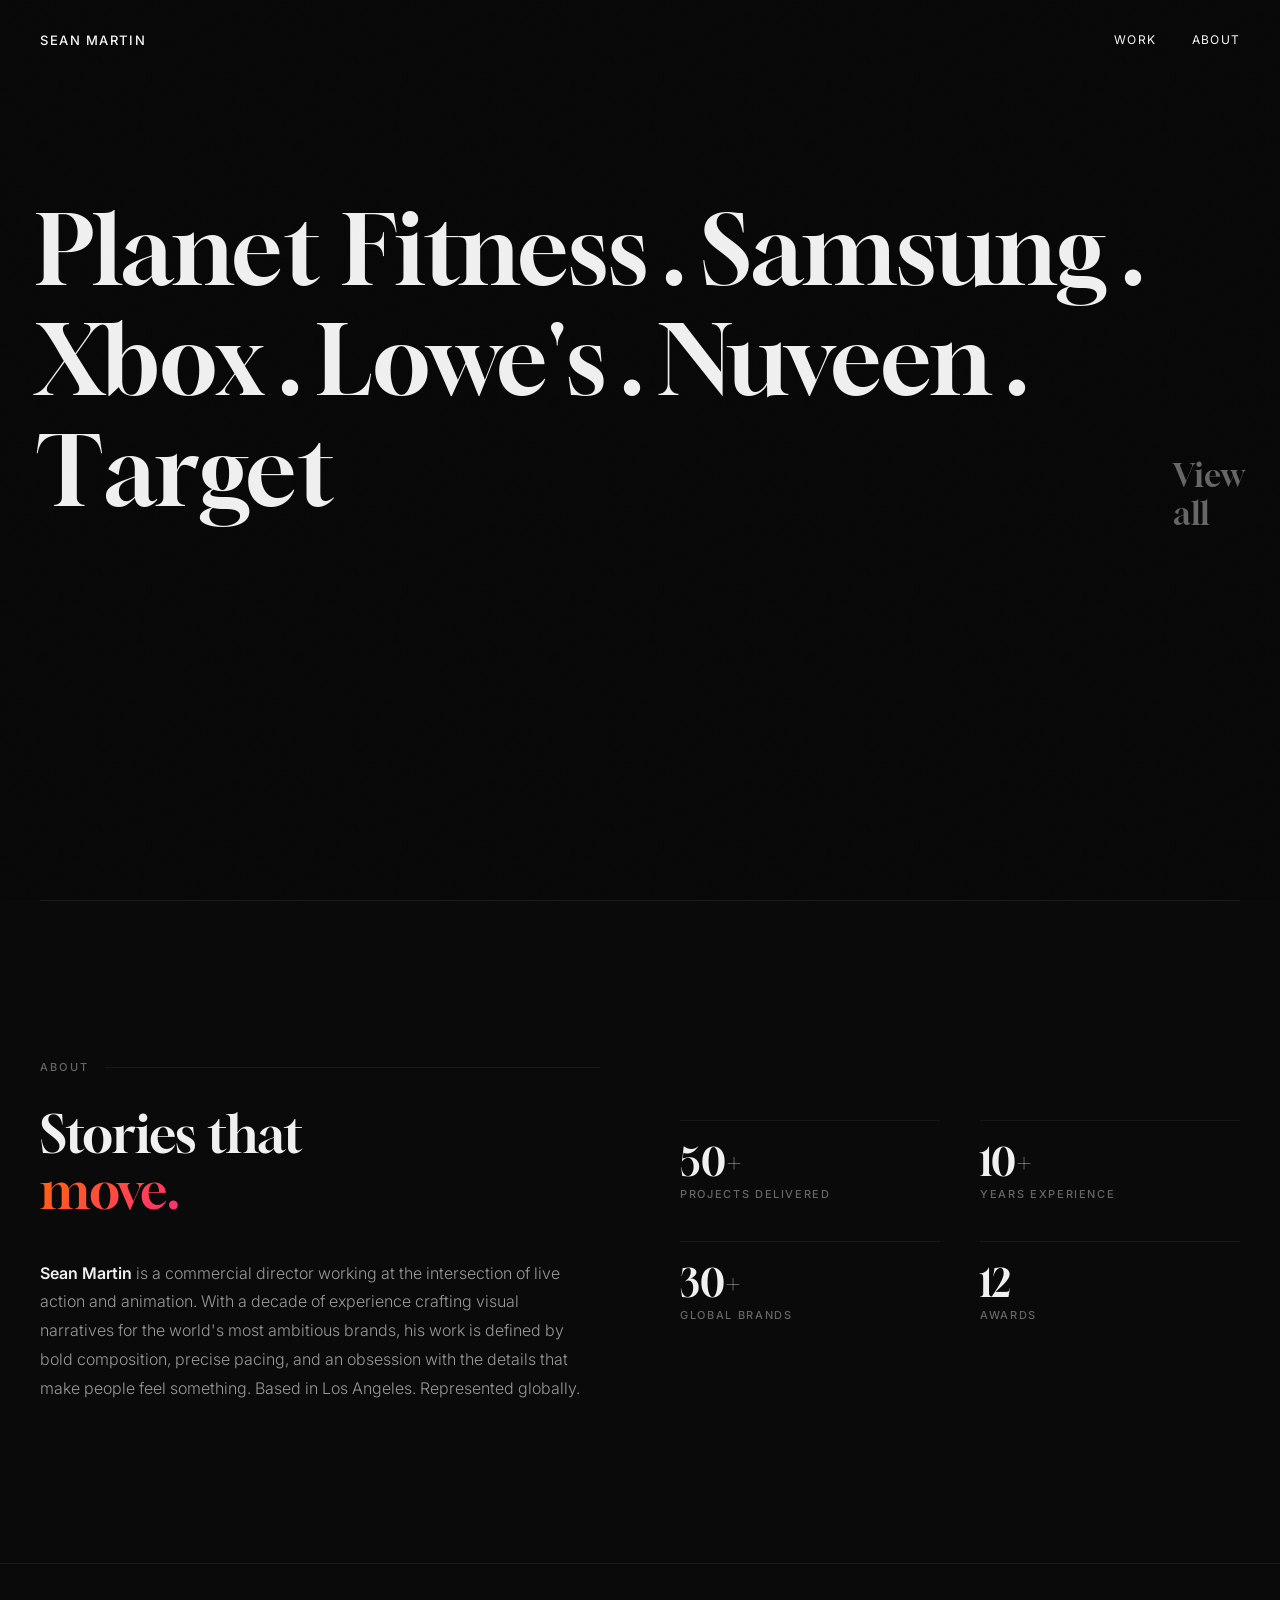
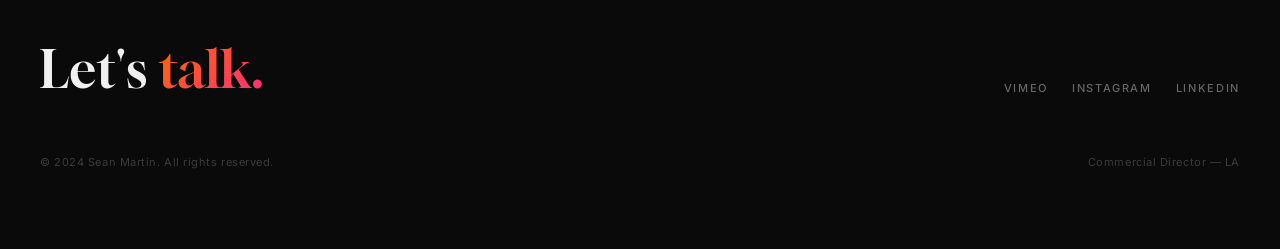
==== commit 69ebedc1: "Version 2 - minimalist hover interaction design" ====
--- a/index.html
+++ b/index.html
@@ -7,7 +7,7 @@
   <meta name="description" content="Sean Martin is a commercial director working across live action and animation for the world's most ambitious brands.">
   <link rel="preconnect" href="https://fonts.googleapis.com">
   <link rel="preconnect" href="https://fonts.gstatic.com" crossorigin>
-  <link href="https://fonts.googleapis.com/css2?family=Inter:wght@300;400;500;600;700&family=Abril+Fatface&&display=swap" rel="stylesheet">
+  <link href="https://fonts.googleapis.com/css2?family=Gloock&family=Inter:wght@300;400;500;600;700&display=swap" rel="stylesheet">
   <link rel="stylesheet" href="styles.css">
 </head>
 <body>
@@ -19,74 +19,25 @@
     </div>
   </div>
 
+  <!-- Video Backgrounds (injected by JS) -->
+  <div class="video-layer" id="videoLayer"></div>
+
   <!-- Noise Overlay -->
   <div class="noise"></div>
-
-  <!-- Custom Cursor -->
-  <div class="cursor"></div>
 
   <!-- Navigation -->
   <nav class="nav">
     <div class="nav-logo"><a href="index.html">Sean Martin</a></div>
     <ul class="nav-links">
-      <li><a href="#work">Work</a></li>
+      <li><a href="work.html">Work</a></li>
       <li><a href="#about">About</a></li>
-      <li><a href="#contact">Contact</a></li>
     </ul>
   </nav>
 
-  <!-- Hero -->
-  <section class="hero">
-    <div class="hero-bg-text">Director</div>
-    <div class="hero-bleed-title"></div>
-
-    <div class="hero-featured">
-      <div class="hero-media">
-        <a href="#" class="hero-cta-wrap">
-          <img src="https://vumbnail.com/307365841.jpg" alt="Featured Project">
-        </a>
-      </div>
-      <div class="hero-content">
-        <div class="hero-tag"><span>Featured</span> — Latest Work</div>
-        <h1 class="hero-title"></h1>
-        <p class="hero-client"></p>
-        <a href="#" class="hero-cta">
-          View Project <span class="arrow">→</span>
-        </a>
-      </div>
-    </div>
-
-    <div class="scroll-indicator">
-      <div class="scroll-line"></div>
-      Scroll
-    </div>
-  </section>
-
-  <!-- Marquee -->
-  <div class="marquee-section">
-    <div class="marquee-track">
-      <span class="marquee-text">Commercial Director <span class="filled">—</span></span>
-      <span class="marquee-text">Live Action <span class="filled">&</span> Animation <span class="filled">—</span></span>
-      <span class="marquee-text">Commercial Director <span class="filled">—</span></span>
-      <span class="marquee-text">Live Action <span class="filled">&</span> Animation <span class="filled">—</span></span>
-    </div>
-  </div>
-
-  <!-- Projects -->
-  <section class="projects" id="work">
-    <div class="section-header">
-      <h2 class="section-title">Selected <span class="outline">Work</span></h2>
-      <div class="filters">
-        <button class="filter-btn active" data-filter="all"><span>All</span></button>
-        <button class="filter-btn" data-filter="live-action"><span>Live Action</span></button>
-        <button class="filter-btn" data-filter="animation"><span>Animation</span></button>
-      </div>
-    </div>
-
-    <div class="gradient-line"></div>
-
-    <div class="projects-grid" style="margin-top: 60px;">
-      <!-- Cards injected by JS -->
+  <!-- Hero: Client Name List -->
+  <section class="hero-clients" id="work">
+    <div class="clients-list" id="clientsList">
+      <!-- Injected by JS -->
     </div>
   </section>
 
@@ -123,9 +74,8 @@
     </div>
   </section>
 
-  <!-- Footer / Contact -->
-  <footer class="footer" id="contact">
-    <div class="gradient-line" style="margin-bottom: 60px;"></div>
+  <!-- Footer -->
+  <footer class="footer">
     <div class="footer-inner">
       <a href="mailto:hello@seanmartin.com" class="footer-cta">
         Let's <span class="gradient-word">talk.</span>
--- a/styles.css
+++ b/styles.css
@@ -15,14 +15,14 @@
   --off-black: #0a0a0a;
   --dark-gray: #111111;
   --mid-gray: #1a1a1a;
-  --text-gray: #888888;
-  --text-light: #cccccc;
-  --white: #ffffff;
-  --gradient: linear-gradient(135deg, #ff6a00, #ff2d7c);
-  --gradient-hover: linear-gradient(135deg, #ff7b1a, #ff4590);
+  --text-gray: #666666;
+  --text-light: #999999;
+  --white: #f0f0f0;
+  --pure-white: #ffffff;
   --orange: #ff6a00;
   --pink: #ff2d7c;
-  --font-display: 'Abril Fatface', 'Georgia', serif;
+  --gradient: linear-gradient(135deg, #ff6a00, #ff2d7c);
+  --font-display: 'Gloock', 'Georgia', serif;
   --font-body: 'Inter', 'Helvetica Neue', sans-serif;
   --ease-out-expo: cubic-bezier(0.16, 1, 0.3, 1);
   --ease-out-quart: cubic-bezier(0.25, 1, 0.5, 1);
@@ -36,11 +36,10 @@
 }
 
 body {
-  background: var(--black);
+  background: var(--off-black);
   color: var(--white);
   font-family: var(--font-body);
   overflow-x: hidden;
-  cursor: default;
 }
 
 a {
@@ -63,42 +62,19 @@
 
 ::selection {
   background: var(--pink);
-  color: var(--white);
-}
-
-/* --- Custom Cursor --- */
-.cursor {
-  position: fixed;
-  width: 16px;
-  height: 16px;
-  border: 2px solid var(--white);
-  border-radius: 50%;
-  pointer-events: none;
-  z-index: 10000;
-  transition: transform 0.15s var(--ease-out-expo),
-              border-color 0.3s ease,
-              width 0.3s var(--ease-out-expo),
-              height 0.3s var(--ease-out-expo);
-  transform: translate(-50%, -50%);
-  mix-blend-mode: difference;
-}
-
-.cursor.hovering {
-  width: 48px;
-  height: 48px;
-  border-color: var(--orange);
+  color: var(--pure-white);
 }
 
 /* --- Loader --- */
 .loader {
   position: fixed;
   inset: 0;
-  background: var(--black);
+  background: var(--off-black);
   z-index: 9999;
   display: flex;
   align-items: center;
   justify-content: center;
-  transition: opacity 0.6s ease, visibility 0.6s ease;
+  transition: opacity 0.8s ease, visibility 0.8s ease;
 }
 
 .loader.hidden {
@@ -111,15 +87,95 @@
 }
 
 .loader-line {
-  width: 60px;
-  height: 2px;
-  background: var(--gradient);
-  animation: loader-pulse 1s ease-in-out infinite;
+  width: 48px;
+  height: 1px;
+  background: var(--white);
+  animation: loader-pulse 1.2s ease-in-out infinite;
 }
 
 @keyframes loader-pulse {
-  0%, 100% { transform: scaleX(0.3); opacity: 0.5; }
+  0%, 100% { transform: scaleX(0.3); opacity: 0.3; }
   50% { transform: scaleX(1); opacity: 1; }
+}
+
+/* --- Noise Overlay --- */
+.noise {
+  position: fixed;
+  inset: 0;
+  pointer-events: none;
+  z-index: 100;
+  opacity: 0.025;
+  background-image: url("data:image/svg+xml,%3Csvg viewBox='0 0 256 256' xmlns='http://www.w3.org/2000/svg'%3E%3Cfilter id='noise'%3E%3CfeTurbulence type='fractalNoise' baseFrequency='0.9' numOctaves='4' stitchTiles='stitch'/%3E%3C/filter%3E%3Crect width='100%25' height='100%25' filter='url(%23noise)'/%3E%3C/svg%3E");
+  background-repeat: repeat;
+  background-size: 256px 256px;
+}
+
+/* --- Video Background Layer (Homepage) --- */
+.video-layer {
+  position: fixed;
+  inset: 0;
+  z-index: 0;
+  pointer-events: none;
+  background: var(--off-black);
+}
+
+.video-bg {
+  position: absolute;
+  inset: 0;
+  opacity: 0;
+  transition: opacity 0.6s ease;
+  overflow: hidden;
+}
+
+.video-bg.active {
+  opacity: 1;
+}
+
+/* Thumbnail layer — shows instantly on hover */
+.video-bg-thumb {
+  position: absolute;
+  inset: 0;
+  z-index: 1;
+}
+
+.video-bg-thumb img {
+  width: 100%;
+  height: 100%;
+  object-fit: cover;
+}
+
+/* Video layer — fades in over thumbnail once loaded */
+.video-bg-video {
+  position: absolute;
+  inset: 0;
+  z-index: 2;
+  opacity: 0;
+  transition: opacity 0.8s ease;
+}
+
+.video-bg-video.loaded {
+  opacity: 1;
+}
+
+.video-bg-video iframe {
+  position: absolute;
+  top: 50%;
+  left: 50%;
+  width: 177.78vh;
+  height: 100vh;
+  min-width: 100vw;
+  min-height: 56.25vw;
+  transform: translate(-50%, -50%);
+  border: 0;
+}
+
+.video-layer::after {
+  content: '';
+  position: absolute;
+  inset: 0;
+  background: rgba(0, 0, 0, 0.35);
+  z-index: 1;
+  pointer-events: none;
 }
 
 /* --- Navigation --- */
@@ -129,12 +185,12 @@
   left: 0;
   right: 0;
   z-index: 1000;
-  padding: 24px 40px;
+  padding: 28px 40px;
   display: flex;
   justify-content: space-between;
   align-items: center;
   mix-blend-mode: difference;
-  transition: transform 0.4s var(--ease-out-expo);
+  transition: transform 0.5s var(--ease-out-expo);
 }
 
 .nav.hidden {
@@ -142,36 +198,38 @@
 }
 
 .nav-logo {
-  font-family: var(--font-display);
-  font-size: 14px;
-  font-weight: 800;
-  letter-spacing: 0.15em;
+  font-family: var(--font-body);
+  font-size: 13px;
+  font-weight: 500;
+  letter-spacing: 0.12em;
   text-transform: uppercase;
 }
 
 .nav-logo a {
   display: inline-block;
+  color: var(--pure-white);
   transition: opacity 0.3s ease;
 }
 
 .nav-logo a:hover {
-  opacity: 0.7;
+  opacity: 0.6;
 }
 
 .nav-links {
   display: flex;
-  gap: 32px;
+  gap: 36px;
   list-style: none;
   font-size: 12px;
   letter-spacing: 0.1em;
   text-transform: uppercase;
-  font-weight: 500;
+  font-weight: 400;
 }
 
 .nav-links a {
   position: relative;
   display: inline-block;
   padding: 4px 0;
+  color: var(--pure-white);
   transition: opacity 0.3s ease;
 }
 
@@ -182,504 +240,558 @@
   left: 0;
   width: 0;
   height: 1px;
-  background: var(--gradient);
+  background: var(--pure-white);
   transition: width 0.4s var(--ease-out-expo);
 }
 
-.nav-links a:hover::after {
+.nav-links a:hover::after,
+.nav-links a.is-current::after {
   width: 100%;
 }
 
 .nav-links a:hover {
-  opacity: 0.9;
-}
-
-/* --- Hero Section --- */
-.hero {
+  opacity: 0.8;
+}
+
+/* =============================================
+   HOMEPAGE — Hero Client Names
+   ============================================= */
+.hero-clients {
   position: relative;
+  z-index: 10;
   min-height: 100vh;
+  display: flex;
+  align-items: center;
+  padding: 120px 36px 80px;
+}
+
+.clients-list {
+  display: flex;
+  flex-wrap: wrap;
+  align-items: baseline;
+  line-height: 1.05;
+}
+
+.client-name {
+  font-family: var(--font-display);
+  font-size: clamp(3.2rem, 7.5vw, 7.5rem);
+  font-weight: 400;
+  color: var(--white);
+  cursor: pointer;
+  transition: opacity 0.4s ease, color 0.4s ease;
+  display: inline;
+  line-height: 1.15;
+}
+
+.client-name:hover {
+  color: var(--pure-white);
+}
+
+.client-dot {
+  font-family: var(--font-display);
+  font-size: clamp(3.2rem, 7.5vw, 7.5rem);
+  color: var(--white);
+  display: inline;
+  padding: 0 0.15em;
+  transition: opacity 0.4s ease;
+  user-select: none;
+  line-height: 1.15;
+}
+
+.clients-list.has-hover .client-name,
+.clients-list.has-hover .client-dot {
+  opacity: 0.15;
+}
+
+.clients-list.has-hover .client-name.is-active {
+  opacity: 1;
+  color: var(--pure-white);
+}
+
+/* Entrance animation */
+.client-name,
+.client-dot {
+  opacity: 0;
+  transform: translateY(20px);
+}
+
+.client-name.entered,
+.client-dot.entered {
+  opacity: 1;
+  transform: translateY(0);
+  transition: opacity 0.6s var(--ease-out-expo),
+              transform 0.6s var(--ease-out-expo);
+}
+
+.clients-list.has-hover .client-name.entered {
+  opacity: 0.15;
+}
+
+.clients-list.has-hover .client-dot.entered {
+  opacity: 0.15;
+}
+
+.clients-list.has-hover .client-name.entered.is-active {
+  opacity: 1;
+}
+
+.view-all {
+  display: block;
+  margin-top: 48px;
+  font-family: var(--font-display);
+  font-size: clamp(1.4rem, 2.5vw, 2rem);
+  color: var(--text-gray);
+  transition: color 0.3s ease;
+  position: relative;
+  z-index: 10;
+}
+
+.view-all:hover {
+  color: var(--text-light);
+}
+
+/* =============================================
+   WORK PAGE — Gallery Grid
+   ============================================= */
+.work-page {
+  padding-top: 100px;
+  padding-bottom: 80px;
+  max-width: 1400px;
+  margin: 0 auto;
+}
+
+.work-header {
+  padding: 40px 40px 32px;
+  display: flex;
+  justify-content: space-between;
+  align-items: baseline;
+}
+
+.work-title {
+  font-family: var(--font-display);
+  font-size: clamp(2rem, 3.5vw, 3.2rem);
+  font-weight: 400;
+  color: var(--white);
+}
+
+/* Filter buttons */
+.work-filters {
+  display: flex;
+  gap: 8px;
+}
+
+.work-filter {
+  font-size: 11px;
+  letter-spacing: 0.1em;
+  text-transform: uppercase;
+  font-weight: 500;
+  padding: 8px 18px;
+  color: var(--text-gray);
+  border: 1px solid rgba(255, 255, 255, 0.1);
+  transition: color 0.3s ease, border-color 0.3s ease;
+  cursor: pointer;
+}
+
+.work-filter:hover {
+  color: var(--white);
+  border-color: rgba(255, 255, 255, 0.25);
+}
+
+.work-filter.active {
+  color: var(--white);
+  border-color: var(--white);
+}
+
+.work-gallery {
+  display: grid;
+  grid-template-columns: repeat(12, 1fr);
+  gap: 8px;
   padding: 0 40px;
-  display: flex;
-  flex-direction: column;
-  justify-content: flex-end;
-  padding-bottom: 80px;
-  overflow: hidden;
-}
-
-.hero-bg-text {
-  position: absolute;
-  top: 50%;
-  left: -3%;
-  transform: translateY(-55%);
-  font-family: var(--font-display);
-  font-size: clamp(120px, 18vw, 280px);
-  font-weight: 900;
-  text-transform: uppercase;
-  line-height: 0.85;
-  white-space: nowrap;
-  background: var(--gradient);
-  -webkit-background-clip: text;
-  -webkit-text-fill-color: transparent;
-  background-clip: text;
-  opacity: 0.08;
-  pointer-events: none;
-  user-select: none;
-  z-index: 1;
-}
-
-.hero-featured {
-  position: relative;
-  z-index: 2;
-  display: grid;
-  grid-template-columns: 1fr 1fr;
-  gap: 0;
-  align-items: end;
-}
-
-.hero-media {
+}
+
+/* Gallery items — varied sizing */
+.gallery-item {
   position: relative;
   overflow: hidden;
-  aspect-ratio: 16/9;
-  margin-left: 8%;
-}
-
-.hero-media img,
-.hero-media video {
+  background: var(--dark-gray);
+  opacity: 0;
+  transform: translateY(24px);
+  transition: opacity 0.7s var(--ease-out-expo),
+              transform 0.7s var(--ease-out-expo);
+}
+
+.gallery-item.visible {
+  opacity: 1;
+  transform: translateY(0);
+}
+
+.gallery-item.filter-hidden {
+  display: none;
+}
+
+/* Size variants */
+.gallery-wide {
+  grid-column: span 8;
+}
+
+.gallery-tall {
+  grid-column: span 4;
+  grid-row: span 2;
+}
+
+.gallery-standard {
+  grid-column: span 4;
+}
+
+.gallery-img-wrap {
+  width: 100%;
+  height: 100%;
+  overflow: hidden;
+}
+
+.gallery-img-wrap img {
   width: 100%;
   height: 100%;
   object-fit: cover;
   transition: transform 0.8s var(--ease-out-expo);
 }
 
-.hero-media::after {
-  content: '';
+.gallery-item:hover .gallery-img-wrap img {
+  transform: scale(1.04);
+}
+
+/* Overlay on hover */
+.gallery-overlay {
   position: absolute;
   inset: 0;
-  border: 1px solid rgba(255, 255, 255, 0.06);
-  pointer-events: none;
-}
-
-.hero-media:hover img,
-.hero-media:hover video {
-  transform: scale(1.03);
-}
-
-.hero-content {
+  display: flex;
+  flex-direction: column;
+  justify-content: flex-end;
+  padding: 24px;
+  background: linear-gradient(to top, rgba(0, 0, 0, 0.7) 0%, transparent 50%);
+  opacity: 0;
+  transition: opacity 0.4s ease;
+}
+
+.gallery-item:hover .gallery-overlay {
+  opacity: 1;
+}
+
+.gallery-client {
+  font-family: var(--font-display);
+  font-size: clamp(1.4rem, 2vw, 2rem);
+  color: var(--pure-white);
+  line-height: 1.1;
+}
+
+.gallery-project-title {
+  font-size: 12px;
+  letter-spacing: 0.08em;
+  color: rgba(255, 255, 255, 0.6);
+  margin-top: 6px;
+  font-weight: 400;
+}
+
+.gallery-tag {
+  display: inline-block;
+  font-size: 9px;
+  letter-spacing: 0.12em;
+  text-transform: uppercase;
+  color: rgba(255, 255, 255, 0.5);
+  border: 1px solid rgba(255, 255, 255, 0.2);
+  padding: 3px 10px;
+  margin-top: 10px;
+  font-weight: 500;
+}
+
+/* =============================================
+   PROJECT PAGE
+   ============================================= */
+.project-page {
+  padding-top: 120px;
+}
+
+/* Info grid: left = client + meta, right = title + description */
+.project-hero {
+  padding: 0 40px;
+  margin-bottom: 48px;
+}
+
+.project-hero-content {
+  max-width: 1400px;
+}
+
+.project-info-grid {
+  display: grid;
+  grid-template-columns: 1fr 1.2fr;
+  gap: 60px;
+  align-items: start;
+}
+
+.project-client {
+  font-family: var(--font-display);
+  font-size: clamp(2rem, 4vw, 3.6rem);
+  font-weight: 400;
+  line-height: 1.1;
+  margin-bottom: 28px;
+}
+
+.project-meta-list {
+  display: flex;
+  flex-direction: column;
+  gap: 12px;
+}
+
+.project-meta-item {
+  display: flex;
+  gap: 12px;
+  font-size: 14px;
+}
+
+.project-meta-label {
+  color: var(--text-gray);
+  font-weight: 500;
+  min-width: 80px;
+}
+
+.project-meta-value {
+  color: var(--text-light);
+  font-weight: 400;
+}
+
+.project-title {
+  font-family: var(--font-display);
+  font-size: clamp(1.8rem, 3vw, 2.8rem);
+  font-weight: 400;
+  line-height: 1.15;
+  margin-bottom: 24px;
+}
+
+.project-description {
+  font-size: 16px;
+  line-height: 1.8;
+  color: var(--text-light);
+  font-weight: 300;
+  max-width: 640px;
+}
+
+.back-link {
+  display: inline-flex;
+  align-items: center;
+  gap: 10px;
+  font-size: 12px;
+  letter-spacing: 0.12em;
+  text-transform: uppercase;
+  font-weight: 500;
+  color: var(--text-gray);
+  transition: color 0.3s ease, gap 0.3s var(--ease-out-expo);
+  margin-bottom: 48px;
+}
+
+.back-link:hover {
+  color: var(--white);
+  gap: 14px;
+}
+
+/* Video */
+.project-video {
+  padding: 0 40px;
+  margin-bottom: 80px;
+}
+
+.video-wrapper {
   position: relative;
-  padding-left: 60px;
-  padding-bottom: 20px;
-}
-
-.hero-tag {
+  padding-bottom: 56.25%;
+  height: 0;
+  overflow: hidden;
+  background: var(--dark-gray);
+}
+
+.video-wrapper iframe {
+  position: absolute;
+  top: 0;
+  left: 0;
+  width: 100%;
+  height: 100%;
+  border: 0;
+}
+
+.video-facade {
+  position: absolute;
+  inset: 0;
+  cursor: pointer;
+  overflow: hidden;
+}
+
+.video-facade-thumb {
+  width: 100%;
+  height: 100%;
+  object-fit: cover;
+  transition: transform 0.8s var(--ease-out-expo);
+}
+
+.video-facade:hover .video-facade-thumb {
+  transform: scale(1.02);
+}
+
+.video-facade-play {
+  position: absolute;
+  top: 50%;
+  left: 50%;
+  transform: translate(-50%, -50%);
+  width: 80px;
+  height: 80px;
+  transition: transform 0.5s var(--ease-out-expo), opacity 0.3s ease;
+  opacity: 0.8;
+}
+
+.video-facade:hover .video-facade-play {
+  transform: translate(-50%, -50%) scale(1.15);
+  opacity: 1;
+}
+
+.video-facade-play svg {
+  width: 100%;
+  height: 100%;
+}
+
+.video-facade-loading {
+  position: absolute;
+  inset: 0;
+  background: var(--dark-gray);
+}
+
+/* =============================================
+   PROJECT PAGE — Styleframe Gallery
+   ============================================= */
+.project-gallery {
+  padding: 0 40px;
+  margin-bottom: 80px;
+}
+
+.project-gallery-label {
   font-size: 11px;
   letter-spacing: 0.2em;
   text-transform: uppercase;
   color: var(--text-gray);
-  margin-bottom: 20px;
   font-weight: 500;
-}
-
-.hero-tag span {
-  background: var(--gradient);
-  -webkit-background-clip: text;
-  -webkit-text-fill-color: transparent;
-  background-clip: text;
-}
-
-.hero-title {
-  font-family: var(--font-display);
-  font-size: clamp(42px, 5vw, 80px);
-  font-weight: 900;
-  line-height: 0.92;
-  text-transform: uppercase;
-  margin-bottom: 24px;
-  letter-spacing: -0.02em;
-}
-
-.hero-title .gradient-word {
-  background: var(--gradient);
-  -webkit-background-clip: text;
-  -webkit-text-fill-color: transparent;
-  background-clip: text;
-}
-
-.hero-client {
-  font-size: 13px;
-  letter-spacing: 0.15em;
-  text-transform: uppercase;
-  color: var(--text-gray);
-  margin-bottom: 28px;
-  font-weight: 500;
-}
-
-.hero-cta {
-  display: inline-flex;
+  margin-bottom: 32px;
+  padding-top: 40px;
+  border-top: 1px solid rgba(255, 255, 255, 0.06);
+}
+
+.project-gallery-grid {
+  display: grid;
+  grid-template-columns: repeat(12, 1fr);
+  gap: 8px;
+}
+
+.pg-item {
+  position: relative;
+  overflow: hidden;
+  background: var(--dark-gray);
+}
+
+.pg-item img {
+  width: 100%;
+  height: 100%;
+  object-fit: cover;
+  display: block;
+  transition: transform 0.6s var(--ease-out-expo);
+}
+
+.pg-item:hover img {
+  transform: scale(1.03);
+}
+
+.pg-wide {
+  grid-column: span 8;
+}
+
+.pg-standard {
+  grid-column: span 4;
+}
+
+.pg-tall {
+  grid-column: span 4;
+  grid-row: span 2;
+}
+
+.pg-caption {
+  position: absolute;
+  bottom: 0;
+  left: 0;
+  right: 0;
+  padding: 16px 20px;
+  font-size: 12px;
+  color: rgba(255, 255, 255, 0.7);
+  background: linear-gradient(to top, rgba(0, 0, 0, 0.6), transparent);
+  opacity: 0;
+  transition: opacity 0.3s ease;
+  font-weight: 400;
+  letter-spacing: 0.02em;
+}
+
+.pg-item:hover .pg-caption {
+  opacity: 1;
+}
+
+/* Project Nav */
+.project-nav {
+  padding: 60px 40px;
+  border-top: 1px solid rgba(255, 255, 255, 0.06);
+  display: flex;
+  justify-content: space-between;
   align-items: center;
-  gap: 12px;
-  font-size: 12px;
-  letter-spacing: 0.15em;
-  text-transform: uppercase;
-  font-weight: 600;
-  padding: 14px 0;
-  position: relative;
-  transition: gap 0.4s var(--ease-out-expo);
-}
-
-.hero-cta::before {
-  content: '';
-  position: absolute;
-  bottom: 8px;
-  left: 0;
-  width: 100%;
-  height: 1px;
-  background: var(--gradient);
-  transform: scaleX(0.3);
-  transform-origin: left;
-  transition: transform 0.4s var(--ease-out-expo);
-}
-
-.hero-cta:hover::before {
-  transform: scaleX(1);
-}
-
-.hero-cta:hover {
-  gap: 20px;
-}
-
-.hero-cta .arrow {
-  display: inline-block;
-  transition: transform 0.4s var(--ease-out-expo);
-}
-
-.hero-cta:hover .arrow {
-  transform: translateX(4px);
-}
-
-/* Oversized title that bleeds behind hero image */
-.hero-bleed-title {
-  position: absolute;
-  top: 22%;
-  left: -5%;
-  z-index: 1;
-  font-family: var(--font-display);
-  font-size: clamp(100px, 14vw, 220px);
-  font-weight: 900;
-  text-transform: uppercase;
-  line-height: 0.85;
-  white-space: nowrap;
-  color: transparent;
-  -webkit-text-stroke: 1px rgba(255, 255, 255, 0.07);
-  pointer-events: none;
-  user-select: none;
-}
-
-/* --- Scroll Indicator --- */
-.scroll-indicator {
-  position: absolute;
-  bottom: 30px;
-  left: 40px;
-  display: flex;
-  align-items: center;
-  gap: 12px;
+}
+
+.project-nav-link {
+  display: flex;
+  flex-direction: column;
+  gap: 6px;
+  transition: opacity 0.3s ease;
+}
+
+.project-nav-link:hover {
+  opacity: 0.6;
+}
+
+.project-nav-label {
   font-size: 10px;
   letter-spacing: 0.2em;
   text-transform: uppercase;
   color: var(--text-gray);
-  z-index: 5;
-}
-
-.scroll-line {
-  width: 40px;
+  font-weight: 500;
+}
+
+.project-nav-title {
+  font-family: var(--font-display);
+  font-size: clamp(18px, 2vw, 28px);
+  font-weight: 400;
+}
+
+.project-nav-link.next {
+  text-align: right;
+}
+
+/* =============================================
+   BIO SECTION
+   ============================================= */
+.bio {
+  position: relative;
+  z-index: 10;
+  padding: 160px 40px;
+  background: var(--off-black);
+}
+
+.bio::before {
+  content: '';
+  position: absolute;
+  top: 0;
+  left: 40px;
+  right: 40px;
   height: 1px;
-  background: var(--text-gray);
-  position: relative;
-  overflow: hidden;
-}
-
-.scroll-line::after {
-  content: '';
-  position: absolute;
-  top: 0;
-  left: 0;
-  width: 100%;
-  height: 100%;
-  background: var(--gradient);
-  animation: scroll-line-anim 2s ease-in-out infinite;
-}
-
-@keyframes scroll-line-anim {
-  0% { transform: translateX(-100%); }
-  50% { transform: translateX(0); }
-  100% { transform: translateX(100%); }
-}
-
-/* --- Section Titles --- */
-.section-header {
-  padding: 0 40px;
-  margin-bottom: 60px;
-  display: flex;
-  justify-content: space-between;
-  align-items: flex-end;
-}
-
-.section-title {
-  font-family: var(--font-display);
-  font-size: clamp(36px, 5vw, 72px);
-  font-weight: 900;
-  text-transform: uppercase;
-  line-height: 0.92;
-  letter-spacing: -0.02em;
-}
-
-.section-title .outline {
-  color: transparent;
-  -webkit-text-stroke: 1px rgba(255, 255, 255, 0.3);
-}
-
-/* --- Filter Tags --- */
-.filters {
-  display: flex;
-  gap: 12px;
-  align-items: center;
-}
-
-.filter-btn {
-  font-size: 11px;
-  letter-spacing: 0.15em;
-  text-transform: uppercase;
-  font-weight: 600;
-  padding: 10px 20px;
-  border: 1px solid rgba(255, 255, 255, 0.15);
-  color: var(--text-gray);
-  transition: all 0.3s ease;
-  position: relative;
-  overflow: hidden;
-}
-
-.filter-btn::before {
-  content: '';
-  position: absolute;
-  inset: 0;
-  background: var(--gradient);
-  opacity: 0;
-  transition: opacity 0.3s ease;
-}
-
-.filter-btn span {
-  position: relative;
-  z-index: 1;
-}
-
-.filter-btn.active,
-.filter-btn:hover {
-  border-color: var(--orange);
-  color: var(--white);
-}
-
-.filter-btn.active::before {
-  opacity: 0.15;
-}
-
-/* --- Projects Grid --- */
-.projects {
-  padding: 120px 0 160px;
-}
-
-.projects-grid {
-  padding: 0 40px;
-  display: grid;
-  grid-template-columns: repeat(2, 1fr);
-  gap: 80px 40px;
-}
-
-.project-card {
-  position: relative;
-  opacity: 0;
-  transform: translateY(40px);
-  transition: opacity 0.8s var(--ease-out-expo),
-              transform 0.8s var(--ease-out-expo);
-}
-
-.project-card.visible {
-  opacity: 1;
-  transform: translateY(0);
-}
-
-.project-card:nth-child(even) {
-  margin-top: 160px;
-}
-
-.project-card-link {
-  display: block;
-}
-
-.project-card-media {
-  position: relative;
-  overflow: hidden;
-  aspect-ratio: 16/10;
-  background: var(--dark-gray);
-}
-
-.project-card-media img {
-  width: 100%;
-  height: 100%;
-  object-fit: cover;
-  transition: transform 0.8s var(--ease-out-expo);
-}
-
-.project-card-link:hover .project-card-media img {
-  transform: scale(1.05);
-}
-
-.project-card-media::after {
-  content: '';
-  position: absolute;
-  inset: 0;
-  border: 1px solid rgba(255, 255, 255, 0.04);
-  pointer-events: none;
-  transition: border-color 0.4s ease;
-}
-
-.project-card-link:hover .project-card-media::after {
-  border-color: var(--orange);
-}
-
-.project-card-overlay {
-  position: absolute;
-  bottom: 0;
-  left: 0;
-  right: 0;
-  padding: 30px;
-  background: linear-gradient(to top, rgba(0,0,0,0.8), transparent);
-  opacity: 0;
-  transition: opacity 0.4s ease;
-}
-
-.project-card-link:hover .project-card-overlay {
-  opacity: 1;
-}
-
-.project-card-overlay span {
-  font-size: 11px;
-  letter-spacing: 0.15em;
-  text-transform: uppercase;
-  font-weight: 600;
-  background: var(--gradient);
-  -webkit-background-clip: text;
-  -webkit-text-fill-color: transparent;
-  background-clip: text;
-}
-
-.project-card-info {
-  position: relative;
-  z-index: 2;
-  margin-top: -100px;
-  padding-left: 8px;
-}
-
-.project-card-number {
-  font-family: var(--font-display);
-  font-size: 11px;
-  color: var(--text-gray);
-  letter-spacing: 0.1em;
-  margin-bottom: 8px;
-  font-weight: 700;
-}
-
-.project-card-title {
-  font-family: var(--font-display);
-  font-size: clamp(36px, 5vw, 80px);
-  font-weight: 800;
-  text-transform: uppercase;
-  line-height: 0.9;
-  letter-spacing: -0.03em;
-  margin-bottom: 12px;
-  transition: color 0.3s ease;
-}
-
-.project-card-link:hover .project-card-title {
-  background: var(--gradient);
-  -webkit-background-clip: text;
-  -webkit-text-fill-color: transparent;
-  background-clip: text;
-}
-
-.project-card-meta {
-  display: flex;
-  gap: 16px;
-  align-items: center;
-  font-size: 12px;
-  color: var(--text-gray);
-  text-transform: uppercase;
-  letter-spacing: 0.1em;
-  font-weight: 500;
-}
-
-.project-card-meta .divider {
-  width: 20px;
-  height: 1px;
-  background: rgba(255, 255, 255, 0.15);
-}
-
-.project-card-tag {
-  font-size: 10px;
-  letter-spacing: 0.15em;
-  text-transform: uppercase;
-  padding: 4px 10px;
-  border: 1px solid rgba(255, 255, 255, 0.1);
-  display: inline-block;
-  margin-top: 12px;
-  color: var(--text-gray);
-}
-
-/* Hidden for filter */
-.project-card.filter-hidden {
-  display: none;
-}
-
-/* --- Oversized Marquee --- */
-.marquee-section {
-  padding: 100px 0;
-  overflow: hidden;
-  position: relative;
-}
-
-.marquee-track {
-  display: flex;
-  white-space: nowrap;
-  animation: marquee 20s linear infinite;
-}
-
-.marquee-text {
-  font-family: var(--font-display);
-  font-size: clamp(80px, 12vw, 180px);
-  font-weight: 900;
-  text-transform: uppercase;
-  color: transparent;
-  -webkit-text-stroke: 1px rgba(255, 255, 255, 0.08);
-  padding-right: 80px;
-  flex-shrink: 0;
-  line-height: 1;
-}
-
-.marquee-text .filled {
-  -webkit-text-stroke: 0;
-  background: var(--gradient);
-  -webkit-background-clip: text;
-  -webkit-text-fill-color: transparent;
-  background-clip: text;
-  opacity: 0.15;
-}
-
-@keyframes marquee {
-  0% { transform: translateX(0); }
-  100% { transform: translateX(-50%); }
-}
-
-/* --- Bio Section --- */
-.bio {
-  padding: 80px 40px 160px;
-  position: relative;
+  background: rgba(255, 255, 255, 0.08);
 }
 
 .bio-inner {
@@ -706,20 +818,18 @@
   content: '';
   flex: 1;
   height: 1px;
-  background: rgba(255, 255, 255, 0.08);
+  background: rgba(255, 255, 255, 0.06);
 }
 
 .bio-heading {
   font-family: var(--font-display);
   font-size: clamp(36px, 4vw, 64px);
-  font-weight: 900;
-  text-transform: uppercase;
-  line-height: 0.92;
+  font-weight: 400;
+  line-height: 1.1;
   margin-bottom: 40px;
-  letter-spacing: -0.02em;
-}
-
-.bio-heading .gradient-word {
+}
+
+.gradient-word {
   background: var(--gradient);
   -webkit-background-clip: text;
   -webkit-text-fill-color: transparent;
@@ -747,18 +857,15 @@
 }
 
 .stat {
-  border-top: 1px solid rgba(255, 255, 255, 0.08);
+  border-top: 1px solid rgba(255, 255, 255, 0.06);
   padding-top: 20px;
 }
 
 .stat-number {
   font-family: var(--font-display);
   font-size: clamp(32px, 3vw, 48px);
-  font-weight: 900;
-  background: var(--gradient);
-  -webkit-background-clip: text;
-  -webkit-text-fill-color: transparent;
-  background-clip: text;
+  font-weight: 400;
+  color: var(--white);
   line-height: 1.1;
 }
 
@@ -771,11 +878,15 @@
   font-weight: 500;
 }
 
-/* --- Contact / Footer --- */
+/* =============================================
+   FOOTER
+   ============================================= */
 .footer {
+  position: relative;
+  z-index: 10;
   padding: 80px 40px;
+  background: var(--off-black);
   border-top: 1px solid rgba(255, 255, 255, 0.06);
-  position: relative;
 }
 
 .footer-inner {
@@ -787,22 +898,13 @@
 .footer-cta {
   font-family: var(--font-display);
   font-size: clamp(28px, 4vw, 56px);
-  font-weight: 900;
-  text-transform: uppercase;
+  font-weight: 400;
   line-height: 1;
-  letter-spacing: -0.02em;
   transition: opacity 0.3s ease;
 }
 
 .footer-cta:hover {
-  opacity: 0.7;
-}
-
-.footer-cta .gradient-word {
-  background: var(--gradient);
-  -webkit-background-clip: text;
-  -webkit-text-fill-color: transparent;
-  background-clip: text;
+  opacity: 0.6;
 }
 
 .footer-links {
@@ -828,247 +930,16 @@
   display: flex;
   justify-content: space-between;
   font-size: 11px;
-  color: rgba(255, 255, 255, 0.25);
+  color: rgba(255, 255, 255, 0.2);
   letter-spacing: 0.05em;
 }
 
-/* --- Project Page --- */
-.project-page {
-  padding-top: 120px;
-}
-
-.project-hero {
-  padding: 0 40px;
-  margin-bottom: 60px;
-  position: relative;
-}
-
-.project-hero-bleed {
-  position: absolute;
-  top: -80px;
-  right: -5%;
-  font-family: var(--font-display);
-  font-size: clamp(100px, 15vw, 240px);
-  font-weight: 900;
-  text-transform: uppercase;
-  line-height: 0.85;
-  white-space: nowrap;
-  color: transparent;
-  -webkit-text-stroke: 1px rgba(255, 255, 255, 0.05);
-  pointer-events: none;
-  user-select: none;
-  z-index: 0;
-}
-
-.project-hero-content {
-  position: relative;
-  z-index: 1;
-  max-width: 800px;
-}
-
-.project-hero-tag {
-  font-size: 11px;
-  letter-spacing: 0.2em;
-  text-transform: uppercase;
-  color: var(--text-gray);
-  margin-bottom: 20px;
-  font-weight: 500;
-}
-
-.project-hero-title {
-  font-family: var(--font-display);
-  font-size: clamp(48px, 7vw, 100px);
-  font-weight: 900;
-  text-transform: uppercase;
-  line-height: 0.9;
-  letter-spacing: -0.03em;
-  margin-bottom: 24px;
-}
-
-.project-hero-title .gradient-word {
-  background: var(--gradient);
-  -webkit-background-clip: text;
-  -webkit-text-fill-color: transparent;
-  background-clip: text;
-}
-
-.project-meta-row {
-  display: flex;
-  gap: 48px;
-  margin-bottom: 32px;
-}
-
-.project-meta-item {
-  display: flex;
-  flex-direction: column;
-  gap: 4px;
-}
-
-.project-meta-label {
-  font-size: 10px;
-  letter-spacing: 0.2em;
-  text-transform: uppercase;
-  color: var(--text-gray);
-  font-weight: 500;
-}
-
-.project-meta-value {
-  font-size: 14px;
-  font-weight: 500;
-  color: var(--text-light);
-}
-
-.project-description {
-  font-size: 18px;
-  line-height: 1.7;
-  color: var(--text-light);
-  max-width: 640px;
-  font-weight: 300;
-}
-
-/* Video Embed */
-.project-video {
-  padding: 0 40px;
-  margin-bottom: 120px;
-}
-
-.video-wrapper {
-  position: relative;
-  padding-bottom: 56.25%;
-  height: 0;
-  overflow: hidden;
-  background: var(--dark-gray);
-  border: 1px solid rgba(255, 255, 255, 0.04);
-}
-
-.video-wrapper iframe {
-  position: absolute;
-  top: 0;
-  left: 0;
-  width: 100%;
-  height: 100%;
-  border: 0;
-}
-
-/* Video Facade */
-.video-facade {
-  position: absolute;
-  inset: 0;
-  cursor: pointer;
-  overflow: hidden;
-}
-
-.video-facade-thumb {
-  width: 100%;
-  height: 100%;
-  object-fit: cover;
-  transition: transform 0.8s var(--ease-out-expo);
-}
-
-.video-facade:hover .video-facade-thumb {
-  transform: scale(1.02);
-}
-
-.video-facade-play {
-  position: absolute;
-  top: 50%;
-  left: 50%;
-  transform: translate(-50%, -50%);
-  width: 320px;
-  height: 320px;
-  transition: transform 0.5s var(--ease-out-expo);
-}
-
-.video-facade:hover .video-facade-play {
-  transform: translate(-50%, -50%) scale(1.08);
-}
-
-.video-facade-play svg {
-  width: 100%;
-  height: 100%;
-  filter: drop-shadow(0 4px 40px rgba(255, 45, 124, 0.4));
-  transition: filter 0.4s ease;
-}
-
-.video-facade:hover .video-facade-play svg {
-  filter: drop-shadow(0 4px 60px rgba(255, 45, 124, 0.6));
-}
-
-.video-facade-loading {
-  position: absolute;
-  inset: 0;
-  background: var(--dark-gray);
-}
-
-@media (max-width: 768px) {
-  .video-facade-play {
-    width: 180px;
-    height: 180px;
-  }
-}
-
-/* Project Nav */
-.project-nav {
-  padding: 80px 40px;
-  border-top: 1px solid rgba(255, 255, 255, 0.06);
-  display: flex;
-  justify-content: space-between;
-  align-items: center;
-}
-
-.project-nav-link {
-  display: flex;
-  flex-direction: column;
-  gap: 8px;
-  transition: opacity 0.3s ease;
-}
-
-.project-nav-link:hover {
-  opacity: 0.7;
-}
-
-.project-nav-label {
-  font-size: 10px;
-  letter-spacing: 0.2em;
-  text-transform: uppercase;
-  color: var(--text-gray);
-  font-weight: 500;
-}
-
-.project-nav-title {
-  font-family: var(--font-display);
-  font-size: clamp(18px, 2vw, 28px);
-  font-weight: 800;
-  text-transform: uppercase;
-  letter-spacing: -0.01em;
-}
-
-.project-nav-link.next {
-  text-align: right;
-}
-
-.back-link {
-  display: inline-flex;
-  align-items: center;
-  gap: 12px;
-  font-size: 12px;
-  letter-spacing: 0.15em;
-  text-transform: uppercase;
-  font-weight: 600;
-  color: var(--text-gray);
-  transition: color 0.3s ease, gap 0.3s var(--ease-out-expo);
-  margin-bottom: 40px;
-}
-
-.back-link:hover {
-  color: var(--white);
-  gap: 16px;
-}
-
-/* --- Reveal Animations --- */
+/* =============================================
+   REVEAL ANIMATIONS
+   ============================================= */
 .reveal {
   opacity: 0;
-  transform: translateY(30px);
+  transform: translateY(24px);
   transition: opacity 0.8s var(--ease-out-expo),
               transform 0.8s var(--ease-out-expo);
 }
@@ -1081,59 +952,53 @@
 .reveal-delay-1 { transition-delay: 0.1s; }
 .reveal-delay-2 { transition-delay: 0.2s; }
 .reveal-delay-3 { transition-delay: 0.3s; }
-.reveal-delay-4 { transition-delay: 0.4s; }
-
-/* --- Noise Overlay --- */
-.noise {
-  position: fixed;
-  inset: 0;
-  pointer-events: none;
-  z-index: 9998;
-  opacity: 0.03;
-  background-image: url("data:image/svg+xml,%3Csvg viewBox='0 0 256 256' xmlns='http://www.w3.org/2000/svg'%3E%3Cfilter id='noise'%3E%3CfeTurbulence type='fractalNoise' baseFrequency='0.9' numOctaves='4' stitchTiles='stitch'/%3E%3C/filter%3E%3Crect width='100%25' height='100%25' filter='url(%23noise)'/%3E%3C/svg%3E");
-  background-repeat: repeat;
-  background-size: 256px 256px;
-}
-
-/* --- Gradient Border Accent --- */
-.gradient-line {
-  width: 100%;
-  height: 1px;
-  background: var(--gradient);
-  opacity: 0.3;
-}
-
-/* --- Responsive --- */
+
+/* =============================================
+   RESPONSIVE
+   ============================================= */
 @media (max-width: 1024px) {
-  .hero-featured {
-    grid-template-columns: 1fr;
-    gap: 40px;
-  }
-
-  .hero-media {
-    margin-left: 0;
-  }
-
-  .hero-content {
-    padding-left: 0;
-  }
-
-  .hero-bleed-title {
-    font-size: clamp(60px, 14vw, 140px);
-    top: 10%;
-  }
-
   .bio-inner {
     grid-template-columns: 1fr;
     gap: 40px;
   }
 
-  .projects-grid {
-    gap: 60px 30px;
-  }
-
-  .project-card:nth-child(even) {
-    margin-top: 80px;
+  .project-info-grid {
+    grid-template-columns: 1fr;
+    gap: 32px;
+  }
+
+  .work-gallery {
+    grid-template-columns: repeat(6, 1fr);
+  }
+
+  .gallery-wide {
+    grid-column: span 6;
+  }
+
+  .gallery-tall {
+    grid-column: span 3;
+    grid-row: span 2;
+  }
+
+  .gallery-standard {
+    grid-column: span 3;
+  }
+
+  .project-gallery-grid {
+    grid-template-columns: repeat(6, 1fr);
+  }
+
+  .pg-wide {
+    grid-column: span 6;
+  }
+
+  .pg-standard {
+    grid-column: span 3;
+  }
+
+  .pg-tall {
+    grid-column: span 3;
+    grid-row: span 2;
   }
 }
 
@@ -1142,38 +1007,103 @@
     padding: 20px 24px;
   }
 
-  .hero {
-    padding: 0 24px;
-    padding-bottom: 60px;
-  }
-
-  .hero-bg-text {
-    font-size: clamp(80px, 20vw, 150px);
-  }
-
-  .projects-grid {
-    grid-template-columns: 1fr;
-    padding: 0 24px;
-    gap: 60px;
-  }
-
-  .project-card:nth-child(even) {
-    margin-top: 0;
-  }
-
-  .project-card-info {
-    margin-top: -40px;
-  }
-
-  .section-header {
-    padding: 0 24px;
+  .hero-clients {
+    padding: 100px 24px 60px;
+    align-items: flex-start;
+    padding-top: 120px;
+  }
+
+  .client-name,
+  .client-dot {
+    font-size: clamp(2.4rem, 10vw, 3.6rem);
+  }
+
+  .video-layer {
+    display: none;
+  }
+
+  /* Work gallery — 2 column on mobile */
+  .work-page {
+    padding-top: 80px;
+  }
+
+  .work-header {
+    padding: 32px 24px;
     flex-direction: column;
     align-items: flex-start;
-    gap: 24px;
+    gap: 16px;
+  }
+
+  .work-filters {
+    gap: 6px;
+  }
+
+  .work-filter {
+    font-size: 10px;
+    padding: 6px 14px;
+  }
+
+  .work-gallery {
+    grid-template-columns: repeat(2, 1fr);
+    gap: 4px;
+    padding: 0 24px;
+  }
+
+  .gallery-wide,
+  .gallery-tall,
+  .gallery-standard {
+    grid-column: span 1;
+    grid-row: span 1;
+  }
+
+  .gallery-wide:first-child {
+    grid-column: span 2;
+  }
+
+  .gallery-overlay {
+    opacity: 1;
+    background: linear-gradient(to top, rgba(0, 0, 0, 0.65) 0%, transparent 60%);
+  }
+
+  .gallery-client {
+    font-size: 1rem;
+  }
+
+  .gallery-project-title {
+    font-size: 10px;
+  }
+
+  /* Project page */
+  .project-hero {
+    padding: 0 24px;
+  }
+
+  .project-video {
+    padding: 0 24px;
+  }
+
+  .project-gallery {
+    padding: 0 24px;
+  }
+
+  .project-gallery-grid {
+    grid-template-columns: repeat(2, 1fr);
+    gap: 4px;
+  }
+
+  .pg-wide,
+  .pg-standard,
+  .pg-tall {
+    grid-column: span 1;
+    grid-row: span 1;
+  }
+
+  .pg-wide:first-child {
+    grid-column: span 2;
   }
 
   .bio {
-    padding: 60px 24px 120px;
+    padding: 80px 24px 120px;
   }
 
   .bio-stats {
@@ -1191,31 +1121,15 @@
     gap: 32px;
   }
 
-  .project-hero {
-    padding: 0 24px;
-  }
-
-  .project-video {
-    padding: 0 24px;
-  }
-
   .project-nav {
     padding: 60px 24px;
     flex-direction: column;
-    gap: 40px;
-  }
-
-  .project-meta-row {
+    gap: 32px;
+  }
+
+  .project-meta-item {
     flex-direction: column;
-    gap: 20px;
-  }
-
-  .scroll-indicator {
-    display: none;
-  }
-
-  .cursor {
-    display: none;
+    gap: 2px;
   }
 }
 
@@ -1224,7 +1138,8 @@
     gap: 20px;
   }
 
-  .filters {
-    flex-wrap: wrap;
-  }
-}
+  .video-facade-play {
+    width: 56px;
+    height: 56px;
+  }
+}
